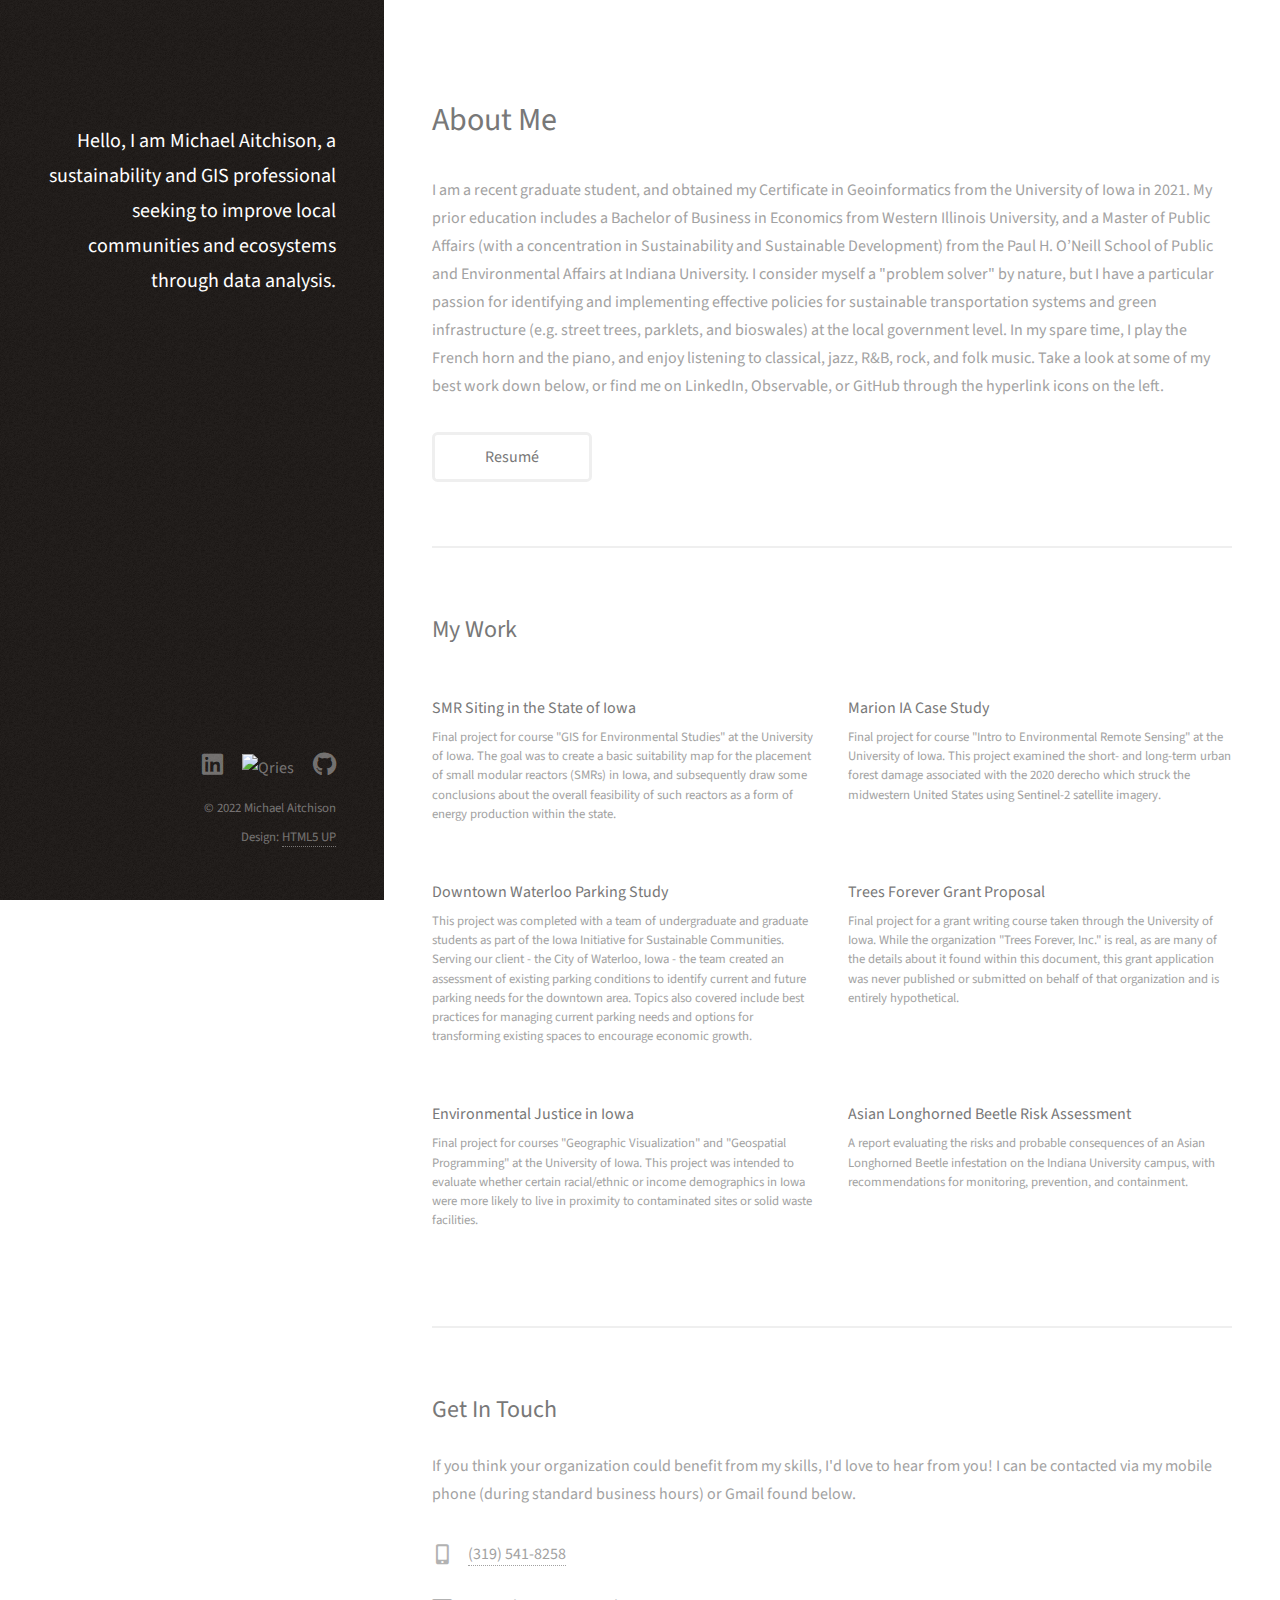
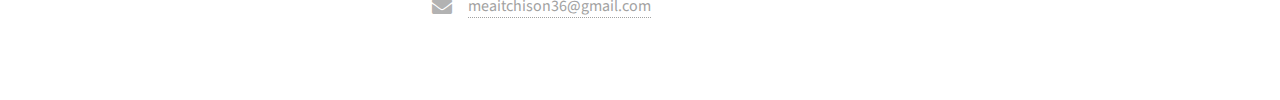
==== index.html @ 255334ec "Add env_justice folder" ====
<!DOCTYPE HTML>
<!--
	Strata by HTML5 UP
	html5up.net | @ajlkn
	Free for personal and commercial use under the CCA 3.0 license (html5up.net/license)
-->
<html>
	<head>
		<title>Michael Aitchison</title>
		<meta charset="utf-8" />
		<meta name="viewport" content="width=device-width, initial-scale=1, user-scalable=no" />
		<link rel="stylesheet" href="assets/css/main.css" />
	</head>
	<body class="is-preload">

		<!-- Header -->
			<header id="header">
				<div class="inner">
					<a href="#" class="image avatar"><img src="images/avatar.jpg" alt="" /></a>
					<h1><strong>Hello, I am Michael Aitchison, a sustainability and GIS professional seeking to improve local communities and ecosystems through data analysis.</strong><br />
					</h1>
				</div>
			</header>

		<!-- Main -->
			<div id="main">

				<!-- One -->
					<section id="one">
						<header class="major">
							<h2>About Me</h2>
						</header>
						<p>I am a recent graduate student, and obtained my Certificate in Geoinformatics from the University of Iowa in 2021. My prior education includes a Bachelor of Business in Economics from Western Illinois University, and a Master of Public Affairs (with a concentration in Sustainability and Sustainable Development) from the Paul H. O’Neill School of Public and Environmental Affairs at Indiana University. I consider myself a "problem solver" by nature, but I have a particular passion for identifying and implementing effective policies for sustainable transportation systems and green infrastructure (e.g. street trees, parklets, and bioswales) at the local government level. In my spare time, I play the French horn and the piano, and enjoy listening to classical, jazz, R&B, rock, and folk music. Take a look at some of my best work down below, or find me on LinkedIn, Observable, or GitHub through the hyperlink icons on the left.</p>
						<ul class="actions">
							<li><a href="docs/Aitchison_Resume.pdf" class="button">Resum&eacute</a></li>
						</ul>
					</section>

				<!-- Two -->
					<section id="two">
						<h2>My Work</h2>
						<div class="row">
							<article class="col-6 col-12-xsmall work-item">
								<a href="https://storymaps.arcgis.com/stories/8ddc3ee40afa46b5a3412470359a1138" class="image fit thumb"><img src="images/thumbs/smr.jpg" alt="" /></a>
								<h3>SMR Siting in the State of Iowa</h3>
								<p>Final project for course "GIS for Environmental Studies" at the University of Iowa. The goal was to create a basic suitability map for the placement of small modular reactors (SMRs) in Iowa, and subsequently draw some conclusions about the overall feasibility of such reactors as a form of energy production within the state.</p>
							</article>
							<article class="col-6 col-12-xsmall work-item">
								<a href="docs/Aitchison_Project_GEOG3500.pdf" class="image fit thumb"><img src="images/thumbs/short_2i_1.jpg" alt="" /></a>
								<h3>Marion IA Case Study</h3>
								<p>Final project for course "Intro to Environmental Remote Sensing" at the University of Iowa. This project examined the short- and long-term urban forest damage associated with the 2020 derecho which struck the midwestern United States using Sentinel-2 satellite imagery.</p>
							</article>
							<article class="col-6 col-12-xsmall work-item">
								<a href="docs/Waterloo_parking_study_final.pdf" class="image fit thumb"><img src="images/thumbs/inventory.jpg" alt="" /></a>
								<h3>Downtown Waterloo Parking Study</h3>
								<p>This project was completed with a team of undergraduate and graduate students as part of the Iowa Initiative for Sustainable Communities. Serving our client - the City of Waterloo, Iowa - the team created an assessment of existing parking conditions to identify current and future parking needs for the downtown area. Topics also covered include best practices for managing current parking needs and options for transforming existing spaces to encourage economic growth.</p>
							</article>
							<article class="col-6 col-12-xsmall work-item">
								<a href="docs/Aitchison_TreesForever.pdf" class="image fit thumb"><img src="images/thumbs/cr_trees.jfif" alt="" /></a>
								<h3>Trees Forever Grant Proposal</h3>
								<p>Final project for a grant writing course taken through the University of Iowa. While the organization "Trees Forever, Inc." is real, as are many of the details about it found within this document, this grant application was never published or submitted on behalf of that organization and is entirely hypothetical.</p>
							</article>
							<article class="col-6 col-12-xsmall work-item">
								<a href=env_justice/env_justice.html class="image fit thumb"><img src="images/thumbs/envjust.jpg" alt="" /></a>
								<h3>Environmental Justice in Iowa</h3>
								<p>Final project for courses "Geographic Visualization" and "Geospatial Programming" at the University of Iowa. This project was intended to evaluate whether certain racial/ethnic or income demographics in Iowa were more likely to live in proximity to contaminated sites or solid waste facilities.</p>
							</article>
							<article class="col-6 col-12-xsmall work-item">
								<a href="docs/ALB Risk Evaluation Report.pdf" class="image fit thumb"><img src="images/thumbs/alb.jpg" alt="" /></a>
								<h3>Asian Longhorned Beetle Risk Assessment</h3>
								<p>A report evaluating the risks and probable consequences of an Asian Longhorned Beetle infestation on the Indiana University campus, with recommendations for monitoring, prevention, and containment.</p>
							</article>
						</div>
						<!--
						<ul class="actions">
							<li><a href="#" class="button">Full Portfolio</a></li>
						</ul>
						-->
					</section>

				<!-- Three -->
					<section id="three">
						<h2>Get In Touch</h2>
						<p>If you think your organization could benefit from my skills, I'd love to hear from you! I can be contacted via my mobile phone (during standard business hours) or Gmail found below.</p>
						<div class="row">
							<div class="col-4 col-12-small">
								<ul class="labeled-icons">
									<li>
										<h3 class="icon solid fa-mobile-alt"><span class="label">Phone</span></h3>
										<a href="tel:+13195418258">(319) 541-8258</a>
									</li>
									<li>
										<h3 class="icon solid fa-envelope"><span class="label">Email</span></h3>
										<a href="mailto:meaitchison36@gmail.com">meaitchison36@gmail.com</a>
									</li>
								</ul>
							</div>
						</div>
					</section>

				<!-- Four -->
				<!--
					<section id="four">
						<h2>Elements</h2>

						<section>
							<h4>Text</h4>
							<p>This is <b>bold</b> and this is <strong>strong</strong>. This is <i>italic</i> and this is <em>emphasized</em>.
							This is <sup>superscript</sup> text and this is <sub>subscript</sub> text.
							This is <u>underlined</u> and this is code: <code>for (;;) { ... }</code>. Finally, <a href="#">this is a link</a>.</p>
							<hr />
							<header>
								<h4>Heading with a Subtitle</h4>
								<p>Lorem ipsum dolor sit amet nullam id egestas urna aliquam</p>
							</header>
							<p>Nunc lacinia ante nunc ac lobortis. Interdum adipiscing gravida odio porttitor sem non mi integer non faucibus ornare mi ut ante amet placerat aliquet. Volutpat eu sed ante lacinia sapien lorem accumsan varius montes viverra nibh in adipiscing blandit tempus accumsan.</p>
							<header>
								<h5>Heading with a Subtitle</h5>
								<p>Lorem ipsum dolor sit amet nullam id egestas urna aliquam</p>
							</header>
							<p>Nunc lacinia ante nunc ac lobortis. Interdum adipiscing gravida odio porttitor sem non mi integer non faucibus ornare mi ut ante amet placerat aliquet. Volutpat eu sed ante lacinia sapien lorem accumsan varius montes viverra nibh in adipiscing blandit tempus accumsan.</p>
							<hr />
							<h2>Heading Level 2</h2>
							<h3>Heading Level 3</h3>
							<h4>Heading Level 4</h4>
							<h5>Heading Level 5</h5>
							<h6>Heading Level 6</h6>
							<hr />
							<h5>Blockquote</h5>
							<blockquote>Fringilla nisl. Donec accumsan interdum nisi, quis tincidunt felis sagittis eget tempus euismod. Vestibulum ante ipsum primis in faucibus vestibulum. Blandit adipiscing eu felis iaculis volutpat ac adipiscing accumsan faucibus. Vestibulum ante ipsum primis in faucibus lorem ipsum dolor sit amet nullam adipiscing eu felis.</blockquote>
							<h5>Preformatted</h5>
							<pre><code>i = 0;

while (!deck.isInOrder()) {
print 'Iteration ' + i;
deck.shuffle();
i++;
}

print 'It took ' + i + ' iterations to sort the deck.';</code></pre>
						</section>

						<section>
							<h4>Lists</h4>
							<div class="row">
								<div class="col-6 col-12-xsmall">
									<h5>Unordered</h5>
									<ul>
										<li>Dolor pulvinar etiam magna etiam.</li>
										<li>Sagittis adipiscing lorem eleifend.</li>
										<li>Felis enim feugiat dolore viverra.</li>
									</ul>
									<h5>Alternate</h5>
									<ul class="alt">
										<li>Dolor pulvinar etiam magna etiam.</li>
										<li>Sagittis adipiscing lorem eleifend.</li>
										<li>Felis enim feugiat dolore viverra.</li>
									</ul>
								</div>
								<div class="col-6 col-12-xsmall">
									<h5>Ordered</h5>
									<ol>
										<li>Dolor pulvinar etiam magna etiam.</li>
										<li>Etiam vel felis at lorem sed viverra.</li>
										<li>Felis enim feugiat dolore viverra.</li>
										<li>Dolor pulvinar etiam magna etiam.</li>
										<li>Etiam vel felis at lorem sed viverra.</li>
										<li>Felis enim feugiat dolore viverra.</li>
									</ol>
									<h5>Icons</h5>
									<ul class="icons">
										<li><a href="#" class="icon brands fa-twitter"><span class="label">Twitter</span></a></li>
										<li><a href="#" class="icon brands fa-facebook-f"><span class="label">Facebook</span></a></li>
										<li><a href="#" class="icon brands fa-instagram"><span class="label">Instagram</span></a></li>
										<li><a href="#" class="icon brands fa-github"><span class="label">Github</span></a></li>
										<li><a href="#" class="icon brands fa-dribbble"><span class="label">Dribbble</span></a></li>
										<li><a href="#" class="icon brands fa-tumblr"><span class="label">Tumblr</span></a></li>
									</ul>
								</div>
							</div>
							<h5>Actions</h5>
							<ul class="actions">
								<li><a href="#" class="button primary">Default</a></li>
								<li><a href="#" class="button">Default</a></li>
							</ul>
							<ul class="actions small">
								<li><a href="#" class="button primary small">Small</a></li>
								<li><a href="#" class="button small">Small</a></li>
							</ul>
							<div class="row">
								<div class="col-6 col-12-small">
									<ul class="actions stacked">
										<li><a href="#" class="button primary">Default</a></li>
										<li><a href="#" class="button">Default</a></li>
									</ul>
								</div>
								<div class="col-6 col-12-small">
									<ul class="actions stacked">
										<li><a href="#" class="button primary small">Small</a></li>
										<li><a href="#" class="button small">Small</a></li>
									</ul>
								</div>
								<div class="col-6 col-12-small">
									<ul class="actions stacked">
										<li><a href="#" class="button primary fit">Default</a></li>
										<li><a href="#" class="button fit">Default</a></li>
									</ul>
								</div>
								<div class="col-6 col-12-small">
									<ul class="actions stacked">
										<li><a href="#" class="button primary small fit">Small</a></li>
										<li><a href="#" class="button small fit">Small</a></li>
									</ul>
								</div>
							</div>
						</section>

						<section>
							<h4>Table</h4>
							<h5>Default</h5>
							<div class="table-wrapper">
								<table>
									<thead>
										<tr>
											<th>Name</th>
											<th>Description</th>
											<th>Price</th>
										</tr>
									</thead>
									<tbody>
										<tr>
											<td>Item One</td>
											<td>Ante turpis integer aliquet porttitor.</td>
											<td>29.99</td>
										</tr>
										<tr>
											<td>Item Two</td>
											<td>Vis ac commodo adipiscing arcu aliquet.</td>
											<td>19.99</td>
										</tr>
										<tr>
											<td>Item Three</td>
											<td> Morbi faucibus arcu accumsan lorem.</td>
											<td>29.99</td>
										</tr>
										<tr>
											<td>Item Four</td>
											<td>Vitae integer tempus condimentum.</td>
											<td>19.99</td>
										</tr>
										<tr>
											<td>Item Five</td>
											<td>Ante turpis integer aliquet porttitor.</td>
											<td>29.99</td>
										</tr>
									</tbody>
									<tfoot>
										<tr>
											<td colspan="2"></td>
											<td>100.00</td>
										</tr>
									</tfoot>
								</table>
							</div>

							<h5>Alternate</h5>
							<div class="table-wrapper">
								<table class="alt">
									<thead>
										<tr>
											<th>Name</th>
											<th>Description</th>
											<th>Price</th>
										</tr>
									</thead>
									<tbody>
										<tr>
											<td>Item One</td>
											<td>Ante turpis integer aliquet porttitor.</td>
											<td>29.99</td>
										</tr>
										<tr>
											<td>Item Two</td>
											<td>Vis ac commodo adipiscing arcu aliquet.</td>
											<td>19.99</td>
										</tr>
										<tr>
											<td>Item Three</td>
											<td> Morbi faucibus arcu accumsan lorem.</td>
											<td>29.99</td>
										</tr>
										<tr>
											<td>Item Four</td>
											<td>Vitae integer tempus condimentum.</td>
											<td>19.99</td>
										</tr>
										<tr>
											<td>Item Five</td>
											<td>Ante turpis integer aliquet porttitor.</td>
											<td>29.99</td>
										</tr>
									</tbody>
									<tfoot>
										<tr>
											<td colspan="2"></td>
											<td>100.00</td>
										</tr>
									</tfoot>
								</table>
							</div>
						</section>

						<section>
							<h4>Buttons</h4>
							<ul class="actions">
								<li><a href="#" class="button primary">Primary</a></li>
								<li><a href="#" class="button">Default</a></li>
							</ul>
							<ul class="actions">
								<li><a href="#" class="button large">Large</a></li>
								<li><a href="#" class="button">Default</a></li>
								<li><a href="#" class="button small">Small</a></li>
							</ul>
							<ul class="actions fit">
								<li><a href="#" class="button primary fit">Fit</a></li>
								<li><a href="#" class="button fit">Fit</a></li>
							</ul>
							<ul class="actions fit small">
								<li><a href="#" class="button primary fit small">Fit + Small</a></li>
								<li><a href="#" class="button fit small">Fit + Small</a></li>
							</ul>
							<ul class="actions">
								<li><a href="#" class="button primary icon solid fa-download">Icon</a></li>
								<li><a href="#" class="button icon solid fa-download">Icon</a></li>
							</ul>
							<ul class="actions">
								<li><span class="button primary disabled">Primary</span></li>
								<li><span class="button disabled">Default</span></li>
							</ul>
						</section>

						<section>
							<h4>Form</h4>
							<form method="post" action="#">
								<div class="row gtr-uniform gtr-50">
									<div class="col-6 col-12-xsmall">
										<input type="text" name="demo-name" id="demo-name" value="" placeholder="Name" />
									</div>
									<div class="col-6 col-12-xsmall">
										<input type="email" name="demo-email" id="demo-email" value="" placeholder="Email" />
									</div>
									<div class="col-12">
										<select name="demo-category" id="demo-category">
											<option value="">- Category -</option>
											<option value="1">Manufacturing</option>
											<option value="1">Shipping</option>
											<option value="1">Administration</option>
											<option value="1">Human Resources</option>
										</select>
									</div>
									<div class="col-4 col-12-small">
										<input type="radio" id="demo-priority-low" name="demo-priority" checked>
										<label for="demo-priority-low">Low Priority</label>
									</div>
									<div class="col-4 col-12-small">
										<input type="radio" id="demo-priority-normal" name="demo-priority">
										<label for="demo-priority-normal">Normal Priority</label>
									</div>
									<div class="col-4 col-12-small">
										<input type="radio" id="demo-priority-high" name="demo-priority">
										<label for="demo-priority-high">High Priority</label>
									</div>
									<div class="col-6 col-12-small">
										<input type="checkbox" id="demo-copy" name="demo-copy">
										<label for="demo-copy">Email me a copy of this message</label>
									</div>
									<div class="col-6 col-12-small">
										<input type="checkbox" id="demo-human" name="demo-human" checked>
										<label for="demo-human">I am a human and not a robot</label>
									</div>
									<div class="col-12">
										<textarea name="demo-message" id="demo-message" placeholder="Enter your message" rows="6"></textarea>
									</div>
									<div class="col-12">
										<ul class="actions">
											<li><input type="submit" value="Send Message" class="primary" /></li>
											<li><input type="reset" value="Reset" /></li>
										</ul>
									</div>
								</div>
							</form>
						</section>

						<section>
							<h4>Image</h4>
							<h5>Fit</h5>
							<div class="box alt">
								<div class="row gtr-50 gtr-uniform">
									<div class="col-12"><span class="image fit"><img src="images/fulls/05.jpg" alt="" /></span></div>
									<div class="col-4"><span class="image fit"><img src="images/thumbs/01.jpg" alt="" /></span></div>
									<div class="col-4"><span class="image fit"><img src="images/thumbs/02.jpg" alt="" /></span></div>
									<div class="col-4"><span class="image fit"><img src="images/thumbs/03.jpg" alt="" /></span></div>
									<div class="col-4"><span class="image fit"><img src="images/thumbs/04.jpg" alt="" /></span></div>
									<div class="col-4"><span class="image fit"><img src="images/thumbs/05.jpg" alt="" /></span></div>
									<div class="col-4"><span class="image fit"><img src="images/thumbs/06.jpg" alt="" /></span></div>
									<div class="col-4"><span class="image fit"><img src="images/thumbs/03.jpg" alt="" /></span></div>
									<div class="col-4"><span class="image fit"><img src="images/thumbs/02.jpg" alt="" /></span></div>
									<div class="col-4"><span class="image fit"><img src="images/thumbs/01.jpg" alt="" /></span></div>
								</div>
							</div>
							<h5>Left &amp; Right</h5>
							<p><span class="image left"><img src="images/avatar.jpg" alt="" /></span>Fringilla nisl. Donec accumsan interdum nisi, quis tincidunt felis sagittis eget. tempus euismod. Vestibulum ante ipsum primis in faucibus vestibulum. Blandit adipiscing eu felis iaculis volutpat ac adipiscing accumsan eu faucibus. Integer ac pellentesque praesent tincidunt felis sagittis eget. tempus euismod. Vestibulum ante ipsum primis in faucibus vestibulum. Blandit adipiscing eu felis iaculis volutpat ac adipiscing accumsan eu faucibus. Integer ac pellentesque praesent. Donec accumsan interdum nisi, quis tincidunt felis sagittis eget. tempus euismod. Vestibulum ante ipsum primis in faucibus vestibulum. Blandit adipiscing eu felis iaculis volutpat ac adipiscing accumsan eu faucibus. Integer ac pellentesque praesent tincidunt felis sagittis eget. tempus euismod. Vestibulum ante ipsum primis in faucibus vestibulum. Blandit adipiscing eu felis iaculis volutpat ac adipiscing accumsan eu faucibus. Integer ac pellentesque praesent.</p>
							<p><span class="image right"><img src="images/avatar.jpg" alt="" /></span>Fringilla nisl. Donec accumsan interdum nisi, quis tincidunt felis sagittis eget. tempus euismod. Vestibulum ante ipsum primis in faucibus vestibulum. Blandit adipiscing eu felis iaculis volutpat ac adipiscing accumsan eu faucibus. Integer ac pellentesque praesent tincidunt felis sagittis eget. tempus euismod. Vestibulum ante ipsum primis in faucibus vestibulum. Blandit adipiscing eu felis iaculis volutpat ac adipiscing accumsan eu faucibus. Integer ac pellentesque praesent. Donec accumsan interdum nisi, quis tincidunt felis sagittis eget. tempus euismod. Vestibulum ante ipsum primis in faucibus vestibulum. Blandit adipiscing eu felis iaculis volutpat ac adipiscing accumsan eu faucibus. Integer ac pellentesque praesent tincidunt felis sagittis eget. tempus euismod. Vestibulum ante ipsum primis in faucibus vestibulum. Blandit adipiscing eu felis iaculis volutpat ac adipiscing accumsan eu faucibus. Integer ac pellentesque praesent.</p>
						</section>

					</section>
				-->

			</div>

		<!-- Footer -->
			<footer id="footer">
				<div class="inner">
					<ul class="icons">
						<li><a href="https://www.linkedin.com/in/michaelaitchison36/" class="icon brands fa-linkedin"><span class="label">LinkedIn</span></a></li>
						<li>
							<a href="https://observablehq.com/@maitchis" class="icon">
								 <img alt="Qries" src="images/observable_logo2.png"
								 width="30" height="30">
							</a>
						</li>
						<li><a href="https://github.com/Maitchis" class="icon brands fa-github"><span class="label">Github</span></a></li>
						<!-- <li><a href="mailto:meaitchison36@gmail.com" class="icon solid fa-envelope"><span class="label">Email</span></a></li> -->
					</ul>
					<ul class="copyright">
						<li>&copy; 2022 Michael Aitchison</li><li>Design: <a href="http://html5up.net">HTML5 UP</a></li>
					</ul>
				</div>
			</footer>

		<!-- Scripts -->
			<script src="assets/js/jquery.min.js"></script>
			<!--<script src="assets/js/jquery.poptrox.min.js"></script>-->
			<script src="assets/js/browser.min.js"></script>
			<script src="assets/js/breakpoints.min.js"></script>
			<script src="assets/js/util.js"></script>
			<script src="assets/js/main.js"></script>

	</body>
</html>
---- assets/css/main.css ----
@import url("fontawesome-all.min.css");
@import url("https://fonts.googleapis.com/css?family=Source+Sans+Pro:400,400italic");

/*
	Strata by HTML5 UP
	html5up.net | @ajlkn
	Free for personal and commercial use under the CCA 3.0 license (html5up.net/license)
*/

html, body, div, span, applet, object,
iframe, h1, h2, h3, h4, h5, h6, p, blockquote,
pre, a, abbr, acronym, address, big, cite,
code, del, dfn, em, img, ins, kbd, q, s, samp,
small, strike, strong, sub, sup, tt, var, b,
u, i, center, dl, dt, dd, ol, ul, li, fieldset,
form, label, legend, table, caption, tbody,
tfoot, thead, tr, th, td, article, aside,
canvas, details, embed, figure, figcaption,
footer, header, hgroup, menu, nav, output, ruby,
section, summary, time, mark, audio, video {
	margin: 0;
	padding: 0;
	border: 0;
	font-size: 100%;
	font: inherit;
	vertical-align: baseline;}

article, aside, details, figcaption, figure,
footer, header, hgroup, menu, nav, section {
	display: block;}

body {
	line-height: 1;
}

ol, ul {
	list-style: none;
}

blockquote, q {
	quotes: none;
}

	blockquote:before, blockquote:after, q:before, q:after {
		content: '';
		content: none;
	}

table {
	border-collapse: collapse;
	border-spacing: 0;
}

body {
	-webkit-text-size-adjust: none;
}

mark {
	background-color: transparent;
	color: inherit;
}

input::-moz-focus-inner {
	border: 0;
	padding: 0;
}

input, select, textarea {
	-moz-appearance: none;
	-webkit-appearance: none;
	-ms-appearance: none;
	appearance: none;
}

/* Basic */

	html {
		box-sizing: border-box;
	}

	*, *:before, *:after {
		box-sizing: inherit;
	}

	body {
		background: #fff;
	}

		body.is-preload *, body.is-preload *:before, body.is-preload *:after {
			-moz-animation: none !important;
			-webkit-animation: none !important;
			-ms-animation: none !important;
			animation: none !important;
			-moz-transition: none !important;
			-webkit-transition: none !important;
			-ms-transition: none !important;
			transition: none !important;
		}

	body, input, select, textarea {
		color: #a2a2a2;
		font-family: "Source Sans Pro", Helvetica, sans-serif;
		font-size: 16pt;
		font-weight: 400;
		line-height: 1.75em;
	}

	a {
		-moz-transition: color 0.2s ease-in-out, border-color 0.2s ease-in-out;
		-webkit-transition: color 0.2s ease-in-out, border-color 0.2s ease-in-out;
		-ms-transition: color 0.2s ease-in-out, border-color 0.2s ease-in-out;
		transition: color 0.2s ease-in-out, border-color 0.2s ease-in-out;
		border-bottom: dotted 1px;
		color: #49bf9d;
		text-decoration: none;
	}

		/* a:hover {
			border-bottom-color: transparent;
			color: #49bf9d !important;
			text-decoration: none;
		} */

	strong, b {
		color: #787878;
		font-weight: 400;
	}

	em, i {
		font-style: italic;
	}

	p {
		margin: 0 0 2em 0;
	}

	h1, h2, h3, h4, h5, h6 {
		color: #787878;
		font-weight: 400;
		line-height: 1em;
		margin: 0 0 1em 0;
	}

		h1 a, h2 a, h3 a, h4 a, h5 a, h6 a {
			color: inherit;
			text-decoration: none;
		}

	h1 {
		font-size: 2em;
		line-height: 1.5em;
	}

	h2 {
		font-size: 1.5em;
		line-height: 1.5em;
	}

	h3 {
		font-size: 1.25em;
		line-height: 1.5em;
	}

	h4 {
		font-size: 1.1em;
		line-height: 1.5em;
	}

	h5 {
		font-size: 0.9em;
		line-height: 1.5em;
	}

	h6 {
		font-size: 0.7em;
		line-height: 1.5em;
	}

	sub {
		font-size: 0.8em;
		position: relative;
		top: 0.5em;
	}

	sup {
		font-size: 0.8em;
		position: relative;
		top: -0.5em;
	}

	hr {
		border: 0;
		border-bottom: solid 2px #efefef;
		margin: 2em 0;
	}

		hr.major {
			margin: 3em 0;
		}

	blockquote {
		border-left: solid 6px #efefef;
		font-style: italic;
		margin: 0 0 2em 0;
		padding: 0.5em 0 0.5em 1.5em;
	}

	code {
		background: #f7f7f7;
		border-radius: 0.35em;
		border: solid 2px #efefef;
		font-family: "Courier New", monospace;
		font-size: 0.9em;
		margin: 0 0.25em;
		padding: 0.25em 0.65em;
	}

	pre {
		-webkit-overflow-scrolling: touch;
		font-family: "Courier New", monospace;
		font-size: 0.9em;
		margin: 0 0 2em 0;
	}

		pre code {
			display: block;
			line-height: 1.75em;
			padding: 1em 1.5em;
			overflow-x: auto;
		}

	.align-left {
		text-align: left;
	}

	.align-center {
		text-align: center;
	}

	.align-right {
		text-align: right;
	}

/* Container */

	.container {
		margin: 0 auto;
		max-width: calc(100% - 4em);
		width: 100%;
	}

		.container.xsmall {
			width: 25%;
		}

		.container.small {
			width: 50%;
		}

		.container.medium {
			width: 75%;
		}

		.container.large {
			width: 125%;
		}

		.container.xlarge {
			width: 150%;
		}

		.container.max {
			width: 100%;
		}

		@media screen and (max-width: 980px) {

			.container {
				width: 100% !important;
				max-width: 100% !important;
			}

		}

		@media screen and (max-width: 480px) {

			.container {
				max-width: calc(100% - 3em);
			}

		}

/* Row */

	.row {
		display: flex;
		flex-wrap: wrap;
		box-sizing: border-box;
		align-items: stretch;
	}

		.row > * {
			box-sizing: border-box;
		}

		.row.gtr-uniform > * > :last-child {
			margin-bottom: 0;
		}

		.row.aln-left {
			justify-content: flex-start;
		}

		.row.aln-center {
			justify-content: center;
		}

		.row.aln-right {
			justify-content: flex-end;
		}

		.row.aln-top {
			align-items: flex-start;
		}

		.row.aln-middle {
			align-items: center;
		}

		.row.aln-bottom {
			align-items: flex-end;
		}

		.row > .imp {
			order: -1;
		}

		.row > .col-1 {
			width: 8.33333%;
		}

		.row > .off-1 {
			margin-left: 8.33333%;
		}

		.row > .col-2 {
			width: 16.66667%;
		}

		.row > .off-2 {
			margin-left: 16.66667%;
		}

		.row > .col-3 {
			width: 25%;
		}

		.row > .off-3 {
			margin-left: 25%;
		}

		.row > .col-4 {
			width: 33.33333%;
		}

		.row > .off-4 {
			margin-left: 33.33333%;
		}

		.row > .col-5 {
			width: 41.66667%;
		}

		.row > .off-5 {
			margin-left: 41.66667%;
		}

		.row > .col-6 {
			width: 50%;
		}

		.row > .off-6 {
			margin-left: 50%;
		}

		.row > .col-7 {
			width: 58.33333%;
		}

		.row > .off-7 {
			margin-left: 58.33333%;
		}

		.row > .col-8 {
			width: 66.66667%;
		}

		.row > .off-8 {
			margin-left: 66.66667%;
		}

		.row > .col-9 {
			width: 75%;
		}

		.row > .off-9 {
			margin-left: 75%;
		}

		.row > .col-10 {
			width: 83.33333%;
		}

		.row > .off-10 {
			margin-left: 83.33333%;
		}

		.row > .col-11 {
			width: 91.66667%;
		}

		.row > .off-11 {
			margin-left: 91.66667%;
		}

		.row > .col-12 {
			width: 100%;
		}

		.row > .off-12 {
			margin-left: 100%;
		}

		.row.gtr-0 {
			margin-top: 0;
			margin-left: 0em;
		}

			.row.gtr-0 > * {
				padding: 0 0 0 0em;
			}

			.row.gtr-0.gtr-uniform {
				margin-top: 0em;
			}

				.row.gtr-0.gtr-uniform > * {
					padding-top: 0em;
				}

		.row.gtr-25 {
			margin-top: 0;
			margin-left: -0.625em;
		}

			.row.gtr-25 > * {
				padding: 0 0 0 0.625em;
			}

			.row.gtr-25.gtr-uniform {
				margin-top: -0.625em;
			}

				.row.gtr-25.gtr-uniform > * {
					padding-top: 0.625em;
				}

		.row.gtr-50 {
			margin-top: 0;
			margin-left: -1.25em;
		}

			.row.gtr-50 > * {
				padding: 0 0 0 1.25em;
			}

			.row.gtr-50.gtr-uniform {
				margin-top: -1.25em;
			}

				.row.gtr-50.gtr-uniform > * {
					padding-top: 1.25em;
				}

		.row {
			margin-top: 0;
			margin-left: -2.5em;
		}

			.row > * {
				padding: 0 0 0 2.5em;
			}

			.row.gtr-uniform {
				margin-top: -2.5em;
			}

				.row.gtr-uniform > * {
					padding-top: 2.5em;
				}

		.row.gtr-150 {
			margin-top: 0;
			margin-left: -3.75em;
		}

			.row.gtr-150 > * {
				padding: 0 0 0 3.75em;
			}

			.row.gtr-150.gtr-uniform {
				margin-top: -3.75em;
			}

				.row.gtr-150.gtr-uniform > * {
					padding-top: 3.75em;
				}

		.row.gtr-200 {
			margin-top: 0;
			margin-left: -5em;
		}

			.row.gtr-200 > * {
				padding: 0 0 0 5em;
			}

			.row.gtr-200.gtr-uniform {
				margin-top: -5em;
			}

				.row.gtr-200.gtr-uniform > * {
					padding-top: 5em;
				}

		@media screen and (max-width: 1800px) {

			.row {
				display: flex;
				flex-wrap: wrap;
				box-sizing: border-box;
				align-items: stretch;
			}

				.row > * {
					box-sizing: border-box;
				}

				.row.gtr-uniform > * > :last-child {
					margin-bottom: 0;
				}

				.row.aln-left {
					justify-content: flex-start;
				}

				.row.aln-center {
					justify-content: center;
				}

				.row.aln-right {
					justify-content: flex-end;
				}

				.row.aln-top {
					align-items: flex-start;
				}

				.row.aln-middle {
					align-items: center;
				}

				.row.aln-bottom {
					align-items: flex-end;
				}

				.row > .imp-xlarge {
					order: -1;
				}

				.row > .col-1-xlarge {
					width: 8.33333%;
				}

				.row > .off-1-xlarge {
					margin-left: 8.33333%;
				}

				.row > .col-2-xlarge {
					width: 16.66667%;
				}

				.row > .off-2-xlarge {
					margin-left: 16.66667%;
				}

				.row > .col-3-xlarge {
					width: 25%;
				}

				.row > .off-3-xlarge {
					margin-left: 25%;
				}

				.row > .col-4-xlarge {
					width: 33.33333%;
				}

				.row > .off-4-xlarge {
					margin-left: 33.33333%;
				}

				.row > .col-5-xlarge {
					width: 41.66667%;
				}

				.row > .off-5-xlarge {
					margin-left: 41.66667%;
				}

				.row > .col-6-xlarge {
					width: 50%;
				}

				.row > .off-6-xlarge {
					margin-left: 50%;
				}

				.row > .col-7-xlarge {
					width: 58.33333%;
				}

				.row > .off-7-xlarge {
					margin-left: 58.33333%;
				}

				.row > .col-8-xlarge {
					width: 66.66667%;
				}

				.row > .off-8-xlarge {
					margin-left: 66.66667%;
				}

				.row > .col-9-xlarge {
					width: 75%;
				}

				.row > .off-9-xlarge {
					margin-left: 75%;
				}

				.row > .col-10-xlarge {
					width: 83.33333%;
				}

				.row > .off-10-xlarge {
					margin-left: 83.33333%;
				}

				.row > .col-11-xlarge {
					width: 91.66667%;
				}

				.row > .off-11-xlarge {
					margin-left: 91.66667%;
				}

				.row > .col-12-xlarge {
					width: 100%;
				}

				.row > .off-12-xlarge {
					margin-left: 100%;
				}

				.row.gtr-0 {
					margin-top: 0;
					margin-left: 0em;
				}

					.row.gtr-0 > * {
						padding: 0 0 0 0em;
					}

					.row.gtr-0.gtr-uniform {
						margin-top: 0em;
					}

						.row.gtr-0.gtr-uniform > * {
							padding-top: 0em;
						}

				.row.gtr-25 {
					margin-top: 0;
					margin-left: -0.625em;
				}

					.row.gtr-25 > * {
						padding: 0 0 0 0.625em;
					}

					.row.gtr-25.gtr-uniform {
						margin-top: -0.625em;
					}

						.row.gtr-25.gtr-uniform > * {
							padding-top: 0.625em;
						}

				.row.gtr-50 {
					margin-top: 0;
					margin-left: -1.25em;
				}

					.row.gtr-50 > * {
						padding: 0 0 0 1.25em;
					}

					.row.gtr-50.gtr-uniform {
						margin-top: -1.25em;
					}

						.row.gtr-50.gtr-uniform > * {
							padding-top: 1.25em;
						}

				.row {
					margin-top: 0;
					margin-left: -2.5em;
				}

					.row > * {
						padding: 0 0 0 2.5em;
					}

					.row.gtr-uniform {
						margin-top: -2.5em;
					}

						.row.gtr-uniform > * {
							padding-top: 2.5em;
						}

				.row.gtr-150 {
					margin-top: 0;
					margin-left: -3.75em;
				}

					.row.gtr-150 > * {
						padding: 0 0 0 3.75em;
					}

					.row.gtr-150.gtr-uniform {
						margin-top: -3.75em;
					}

						.row.gtr-150.gtr-uniform > * {
							padding-top: 3.75em;
						}

				.row.gtr-200 {
					margin-top: 0;
					margin-left: -5em;
				}

					.row.gtr-200 > * {
						padding: 0 0 0 5em;
					}

					.row.gtr-200.gtr-uniform {
						margin-top: -5em;
					}

						.row.gtr-200.gtr-uniform > * {
							padding-top: 5em;
						}

		}

		@media screen and (max-width: 1280px) {

			.row {
				display: flex;
				flex-wrap: wrap;
				box-sizing: border-box;
				align-items: stretch;
			}

				.row > * {
					box-sizing: border-box;
				}

				.row.gtr-uniform > * > :last-child {
					margin-bottom: 0;
				}

				.row.aln-left {
					justify-content: flex-start;
				}

				.row.aln-center {
					justify-content: center;
				}

				.row.aln-right {
					justify-content: flex-end;
				}

				.row.aln-top {
					align-items: flex-start;
				}

				.row.aln-middle {
					align-items: center;
				}

				.row.aln-bottom {
					align-items: flex-end;
				}

				.row > .imp-large {
					order: -1;
				}

				.row > .col-1-large {
					width: 8.33333%;
				}

				.row > .off-1-large {
					margin-left: 8.33333%;
				}

				.row > .col-2-large {
					width: 16.66667%;
				}

				.row > .off-2-large {
					margin-left: 16.66667%;
				}

				.row > .col-3-large {
					width: 25%;
				}

				.row > .off-3-large {
					margin-left: 25%;
				}

				.row > .col-4-large {
					width: 33.33333%;
				}

				.row > .off-4-large {
					margin-left: 33.33333%;
				}

				.row > .col-5-large {
					width: 41.66667%;
				}

				.row > .off-5-large {
					margin-left: 41.66667%;
				}

				.row > .col-6-large {
					width: 50%;
				}

				.row > .off-6-large {
					margin-left: 50%;
				}

				.row > .col-7-large {
					width: 58.33333%;
				}

				.row > .off-7-large {
					margin-left: 58.33333%;
				}

				.row > .col-8-large {
					width: 66.66667%;
				}

				.row > .off-8-large {
					margin-left: 66.66667%;
				}

				.row > .col-9-large {
					width: 75%;
				}

				.row > .off-9-large {
					margin-left: 75%;
				}

				.row > .col-10-large {
					width: 83.33333%;
				}

				.row > .off-10-large {
					margin-left: 83.33333%;
				}

				.row > .col-11-large {
					width: 91.66667%;
				}

				.row > .off-11-large {
					margin-left: 91.66667%;
				}

				.row > .col-12-large {
					width: 100%;
				}

				.row > .off-12-large {
					margin-left: 100%;
				}

				.row.gtr-0 {
					margin-top: 0;
					margin-left: 0em;
				}

					.row.gtr-0 > * {
						padding: 0 0 0 0em;
					}

					.row.gtr-0.gtr-uniform {
						margin-top: 0em;
					}

						.row.gtr-0.gtr-uniform > * {
							padding-top: 0em;
						}

				.row.gtr-25 {
					margin-top: 0;
					margin-left: -0.5em;
				}

					.row.gtr-25 > * {
						padding: 0 0 0 0.5em;
					}

					.row.gtr-25.gtr-uniform {
						margin-top: -0.5em;
					}

						.row.gtr-25.gtr-uniform > * {
							padding-top: 0.5em;
						}

				.row.gtr-50 {
					margin-top: 0;
					margin-left: -1em;
				}

					.row.gtr-50 > * {
						padding: 0 0 0 1em;
					}

					.row.gtr-50.gtr-uniform {
						margin-top: -1em;
					}

						.row.gtr-50.gtr-uniform > * {
							padding-top: 1em;
						}

				.row {
					margin-top: 0;
					margin-left: -2em;
				}

					.row > * {
						padding: 0 0 0 2em;
					}

					.row.gtr-uniform {
						margin-top: -2em;
					}

						.row.gtr-uniform > * {
							padding-top: 2em;
						}

				.row.gtr-150 {
					margin-top: 0;
					margin-left: -3em;
				}

					.row.gtr-150 > * {
						padding: 0 0 0 3em;
					}

					.row.gtr-150.gtr-uniform {
						margin-top: -3em;
					}

						.row.gtr-150.gtr-uniform > * {
							padding-top: 3em;
						}

				.row.gtr-200 {
					margin-top: 0;
					margin-left: -4em;
				}

					.row.gtr-200 > * {
						padding: 0 0 0 4em;
					}

					.row.gtr-200.gtr-uniform {
						margin-top: -4em;
					}

						.row.gtr-200.gtr-uniform > * {
							padding-top: 4em;
						}

		}

		@media screen and (max-width: 980px) {

			.row {
				display: flex;
				flex-wrap: wrap;
				box-sizing: border-box;
				align-items: stretch;
			}

				.row > * {
					box-sizing: border-box;
				}

				.row.gtr-uniform > * > :last-child {
					margin-bottom: 0;
				}

				.row.aln-left {
					justify-content: flex-start;
				}

				.row.aln-center {
					justify-content: center;
				}

				.row.aln-right {
					justify-content: flex-end;
				}

				.row.aln-top {
					align-items: flex-start;
				}

				.row.aln-middle {
					align-items: center;
				}

				.row.aln-bottom {
					align-items: flex-end;
				}

				.row > .imp-medium {
					order: -1;
				}

				.row > .col-1-medium {
					width: 8.33333%;
				}

				.row > .off-1-medium {
					margin-left: 8.33333%;
				}

				.row > .col-2-medium {
					width: 16.66667%;
				}

				.row > .off-2-medium {
					margin-left: 16.66667%;
				}

				.row > .col-3-medium {
					width: 25%;
				}

				.row > .off-3-medium {
					margin-left: 25%;
				}

				.row > .col-4-medium {
					width: 33.33333%;
				}

				.row > .off-4-medium {
					margin-left: 33.33333%;
				}

				.row > .col-5-medium {
					width: 41.66667%;
				}

				.row > .off-5-medium {
					margin-left: 41.66667%;
				}

				.row > .col-6-medium {
					width: 50%;
				}

				.row > .off-6-medium {
					margin-left: 50%;
				}

				.row > .col-7-medium {
					width: 58.33333%;
				}

				.row > .off-7-medium {
					margin-left: 58.33333%;
				}

				.row > .col-8-medium {
					width: 66.66667%;
				}

				.row > .off-8-medium {
					margin-left: 66.66667%;
				}

				.row > .col-9-medium {
					width: 75%;
				}

				.row > .off-9-medium {
					margin-left: 75%;
				}

				.row > .col-10-medium {
					width: 83.33333%;
				}

				.row > .off-10-medium {
					margin-left: 83.33333%;
				}

				.row > .col-11-medium {
					width: 91.66667%;
				}

				.row > .off-11-medium {
					margin-left: 91.66667%;
				}

				.row > .col-12-medium {
					width: 100%;
				}

				.row > .off-12-medium {
					margin-left: 100%;
				}

				.row.gtr-0 {
					margin-top: 0;
					margin-left: 0em;
				}

					.row.gtr-0 > * {
						padding: 0 0 0 0em;
					}

					.row.gtr-0.gtr-uniform {
						margin-top: 0em;
					}

						.row.gtr-0.gtr-uniform > * {
							padding-top: 0em;
						}

				.row.gtr-25 {
					margin-top: 0;
					margin-left: -0.5em;
				}

					.row.gtr-25 > * {
						padding: 0 0 0 0.5em;
					}

					.row.gtr-25.gtr-uniform {
						margin-top: -0.5em;
					}

						.row.gtr-25.gtr-uniform > * {
							padding-top: 0.5em;
						}

				.row.gtr-50 {
					margin-top: 0;
					margin-left: -1em;
				}

					.row.gtr-50 > * {
						padding: 0 0 0 1em;
					}

					.row.gtr-50.gtr-uniform {
						margin-top: -1em;
					}

						.row.gtr-50.gtr-uniform > * {
							padding-top: 1em;
						}

				.row {
					margin-top: 0;
					margin-left: -2em;
				}

					.row > * {
						padding: 0 0 0 2em;
					}

					.row.gtr-uniform {
						margin-top: -2em;
					}

						.row.gtr-uniform > * {
							padding-top: 2em;
						}

				.row.gtr-150 {
					margin-top: 0;
					margin-left: -3em;
				}

					.row.gtr-150 > * {
						padding: 0 0 0 3em;
					}

					.row.gtr-150.gtr-uniform {
						margin-top: -3em;
					}

						.row.gtr-150.gtr-uniform > * {
							padding-top: 3em;
						}

				.row.gtr-200 {
					margin-top: 0;
					margin-left: -4em;
				}

					.row.gtr-200 > * {
						padding: 0 0 0 4em;
					}

					.row.gtr-200.gtr-uniform {
						margin-top: -4em;
					}

						.row.gtr-200.gtr-uniform > * {
							padding-top: 4em;
						}

		}

		@media screen and (max-width: 736px) {

			.row {
				display: flex;
				flex-wrap: wrap;
				box-sizing: border-box;
				align-items: stretch;
			}

				.row > * {
					box-sizing: border-box;
				}

				.row.gtr-uniform > * > :last-child {
					margin-bottom: 0;
				}

				.row.aln-left {
					justify-content: flex-start;
				}

				.row.aln-center {
					justify-content: center;
				}

				.row.aln-right {
					justify-content: flex-end;
				}

				.row.aln-top {
					align-items: flex-start;
				}

				.row.aln-middle {
					align-items: center;
				}

				.row.aln-bottom {
					align-items: flex-end;
				}

				.row > .imp-small {
					order: -1;
				}

				.row > .col-1-small {
					width: 8.33333%;
				}

				.row > .off-1-small {
					margin-left: 8.33333%;
				}

				.row > .col-2-small {
					width: 16.66667%;
				}

				.row > .off-2-small {
					margin-left: 16.66667%;
				}

				.row > .col-3-small {
					width: 25%;
				}

				.row > .off-3-small {
					margin-left: 25%;
				}

				.row > .col-4-small {
					width: 33.33333%;
				}

				.row > .off-4-small {
					margin-left: 33.33333%;
				}

				.row > .col-5-small {
					width: 41.66667%;
				}

				.row > .off-5-small {
					margin-left: 41.66667%;
				}

				.row > .col-6-small {
					width: 50%;
				}

				.row > .off-6-small {
					margin-left: 50%;
				}

				.row > .col-7-small {
					width: 58.33333%;
				}

				.row > .off-7-small {
					margin-left: 58.33333%;
				}

				.row > .col-8-small {
					width: 66.66667%;
				}

				.row > .off-8-small {
					margin-left: 66.66667%;
				}

				.row > .col-9-small {
					width: 75%;
				}

				.row > .off-9-small {
					margin-left: 75%;
				}

				.row > .col-10-small {
					width: 83.33333%;
				}

				.row > .off-10-small {
					margin-left: 83.33333%;
				}

				.row > .col-11-small {
					width: 91.66667%;
				}

				.row > .off-11-small {
					margin-left: 91.66667%;
				}

				.row > .col-12-small {
					width: 100%;
				}

				.row > .off-12-small {
					margin-left: 100%;
				}

				.row.gtr-0 {
					margin-top: 0;
					margin-left: 0em;
				}

					.row.gtr-0 > * {
						padding: 0 0 0 0em;
					}

					.row.gtr-0.gtr-uniform {
						margin-top: 0em;
					}

						.row.gtr-0.gtr-uniform > * {
							padding-top: 0em;
						}

				.row.gtr-25 {
					margin-top: 0;
					margin-left: -0.375em;
				}

					.row.gtr-25 > * {
						padding: 0 0 0 0.375em;
					}

					.row.gtr-25.gtr-uniform {
						margin-top: -0.375em;
					}

						.row.gtr-25.gtr-uniform > * {
							padding-top: 0.375em;
						}

				.row.gtr-50 {
					margin-top: 0;
					margin-left: -0.75em;
				}

					.row.gtr-50 > * {
						padding: 0 0 0 0.75em;
					}

					.row.gtr-50.gtr-uniform {
						margin-top: -0.75em;
					}

						.row.gtr-50.gtr-uniform > * {
							padding-top: 0.75em;
						}

				.row {
					margin-top: 0;
					margin-left: -1.5em;
				}

					.row > * {
						padding: 0 0 0 1.5em;
					}

					.row.gtr-uniform {
						margin-top: -1.5em;
					}

						.row.gtr-uniform > * {
							padding-top: 1.5em;
						}

				.row.gtr-150 {
					margin-top: 0;
					margin-left: -2.25em;
				}

					.row.gtr-150 > * {
						padding: 0 0 0 2.25em;
					}

					.row.gtr-150.gtr-uniform {
						margin-top: -2.25em;
					}

						.row.gtr-150.gtr-uniform > * {
							padding-top: 2.25em;
						}

				.row.gtr-200 {
					margin-top: 0;
					margin-left: -3em;
				}

					.row.gtr-200 > * {
						padding: 0 0 0 3em;
					}

					.row.gtr-200.gtr-uniform {
						margin-top: -3em;
					}

						.row.gtr-200.gtr-uniform > * {
							padding-top: 3em;
						}

		}

		@media screen and (max-width: 480px) {

			.row {
				display: flex;
				flex-wrap: wrap;
				box-sizing: border-box;
				align-items: stretch;
			}

				.row > * {
					box-sizing: border-box;
				}

				.row.gtr-uniform > * > :last-child {
					margin-bottom: 0;
				}

				.row.aln-left {
					justify-content: flex-start;
				}

				.row.aln-center {
					justify-content: center;
				}

				.row.aln-right {
					justify-content: flex-end;
				}

				.row.aln-top {
					align-items: flex-start;
				}

				.row.aln-middle {
					align-items: center;
				}

				.row.aln-bottom {
					align-items: flex-end;
				}

				.row > .imp-xsmall {
					order: -1;
				}

				.row > .col-1-xsmall {
					width: 8.33333%;
				}

				.row > .off-1-xsmall {
					margin-left: 8.33333%;
				}

				.row > .col-2-xsmall {
					width: 16.66667%;
				}

				.row > .off-2-xsmall {
					margin-left: 16.66667%;
				}

				.row > .col-3-xsmall {
					width: 25%;
				}

				.row > .off-3-xsmall {
					margin-left: 25%;
				}

				.row > .col-4-xsmall {
					width: 33.33333%;
				}

				.row > .off-4-xsmall {
					margin-left: 33.33333%;
				}

				.row > .col-5-xsmall {
					width: 41.66667%;
				}

				.row > .off-5-xsmall {
					margin-left: 41.66667%;
				}

				.row > .col-6-xsmall {
					width: 50%;
				}

				.row > .off-6-xsmall {
					margin-left: 50%;
				}

				.row > .col-7-xsmall {
					width: 58.33333%;
				}

				.row > .off-7-xsmall {
					margin-left: 58.33333%;
				}

				.row > .col-8-xsmall {
					width: 66.66667%;
				}

				.row > .off-8-xsmall {
					margin-left: 66.66667%;
				}

				.row > .col-9-xsmall {
					width: 75%;
				}

				.row > .off-9-xsmall {
					margin-left: 75%;
				}

				.row > .col-10-xsmall {
					width: 83.33333%;
				}

				.row > .off-10-xsmall {
					margin-left: 83.33333%;
				}

				.row > .col-11-xsmall {
					width: 91.66667%;
				}

				.row > .off-11-xsmall {
					margin-left: 91.66667%;
				}

				.row > .col-12-xsmall {
					width: 100%;
				}

				.row > .off-12-xsmall {
					margin-left: 100%;
				}

				.row.gtr-0 {
					margin-top: 0;
					margin-left: 0em;
				}

					.row.gtr-0 > * {
						padding: 0 0 0 0em;
					}

					.row.gtr-0.gtr-uniform {
						margin-top: 0em;
					}

						.row.gtr-0.gtr-uniform > * {
							padding-top: 0em;
						}

				.row.gtr-25 {
					margin-top: 0;
					margin-left: -0.375em;
				}

					.row.gtr-25 > * {
						padding: 0 0 0 0.375em;
					}

					.row.gtr-25.gtr-uniform {
						margin-top: -0.375em;
					}

						.row.gtr-25.gtr-uniform > * {
							padding-top: 0.375em;
						}

				.row.gtr-50 {
					margin-top: 0;
					margin-left: -0.75em;
				}

					.row.gtr-50 > * {
						padding: 0 0 0 0.75em;
					}

					.row.gtr-50.gtr-uniform {
						margin-top: -0.75em;
					}

						.row.gtr-50.gtr-uniform > * {
							padding-top: 0.75em;
						}

				.row {
					margin-top: 0;
					margin-left: -1.5em;
				}

					.row > * {
						padding: 0 0 0 1.5em;
					}

					.row.gtr-uniform {
						margin-top: -1.5em;
					}

						.row.gtr-uniform > * {
							padding-top: 1.5em;
						}

				.row.gtr-150 {
					margin-top: 0;
					margin-left: -2.25em;
				}

					.row.gtr-150 > * {
						padding: 0 0 0 2.25em;
					}

					.row.gtr-150.gtr-uniform {
						margin-top: -2.25em;
					}

						.row.gtr-150.gtr-uniform > * {
							padding-top: 2.25em;
						}

				.row.gtr-200 {
					margin-top: 0;
					margin-left: -3em;
				}

					.row.gtr-200 > * {
						padding: 0 0 0 3em;
					}

					.row.gtr-200.gtr-uniform {
						margin-top: -3em;
					}

						.row.gtr-200.gtr-uniform > * {
							padding-top: 3em;
						}

		}

/* Section/Article */

	section.special, article.special {
		text-align: center;
	}

	header p {
		color: #b2b2b2;
		position: relative;
		margin: 0 0 1.5em 0;
	}

	header h2 + p {
		font-size: 1.25em;
		margin-top: -1em;
		line-height: 1.5em;
	}

	header h3 + p {
		font-size: 1.1em;
		margin-top: -0.8em;
		line-height: 1.5em;
	}

	header h4 + p,
	header h5 + p,
	header h6 + p {
		font-size: 0.9em;
		margin-top: -0.6em;
		line-height: 1.5em;
	}

	header.major h2 {
		font-size: 2em;
	}

/* Form */

	form {
		margin: 0 0 2em 0;
	}

	label {
		color: #787878;
		display: block;
		font-size: 0.9em;
		font-weight: 400;
		margin: 0 0 1em 0;
	}

	input[type="text"],
	input[type="password"],
	input[type="email"],
	select,
	textarea {
		-moz-appearance: none;
		-webkit-appearance: none;
		-ms-appearance: none;
		appearance: none;
		background: #f7f7f7;
		border-radius: 0.35em;
		border: solid 2px transparent;
		color: inherit;
		display: block;
		outline: 0;
		padding: 0 0.75em;
		text-decoration: none;
		width: 100%;
	}

		input[type="text"]:invalid,
		input[type="password"]:invalid,
		input[type="email"]:invalid,
		select:invalid,
		textarea:invalid {
			box-shadow: none;
		}

		input[type="text"]:focus,
		input[type="password"]:focus,
		input[type="email"]:focus,
		select:focus,
		textarea:focus {
			border-color: #49bf9d;
		}

	select {
		background-image: url("data:image/svg+xml;charset=utf8,%3Csvg xmlns='http://www.w3.org/2000/svg' width='40' height='40' preserveAspectRatio='none' viewBox='0 0 40 40'%3E%3Cpath d='M9.4,12.3l10.4,10.4l10.4-10.4c0.2-0.2,0.5-0.4,0.9-0.4c0.3,0,0.6,0.1,0.9,0.4l3.3,3.3c0.2,0.2,0.4,0.5,0.4,0.9 c0,0.4-0.1,0.6-0.4,0.9L20.7,31.9c-0.2,0.2-0.5,0.4-0.9,0.4c-0.3,0-0.6-0.1-0.9-0.4L4.3,17.3c-0.2-0.2-0.4-0.5-0.4-0.9 c0-0.4,0.1-0.6,0.4-0.9l3.3-3.3c0.2-0.2,0.5-0.4,0.9-0.4S9.1,12.1,9.4,12.3z' fill='%23dfdfdf' /%3E%3C/svg%3E");
		background-size: 1.25rem;
		background-repeat: no-repeat;
		background-position: calc(100% - 1rem) center;
		height: 2.75em;
		padding-right: 2.75em;
		text-overflow: ellipsis;
	}

		select option {
			color: #787878;
			background: #fff;
		}

		select:focus::-ms-value {
			background-color: transparent;
		}

		select::-ms-expand {
			display: none;
		}

	input[type="text"],
	input[type="password"],
	input[type="email"],
	select {
		height: 2.75em;
	}

	textarea {
		padding: 0.75em;
	}

	input[type="checkbox"],
	input[type="radio"] {
		-moz-appearance: none;
		-webkit-appearance: none;
		-ms-appearance: none;
		appearance: none;
		display: block;
		float: left;
		margin-right: -2em;
		opacity: 0;
		width: 1em;
		z-index: -1;
	}

		input[type="checkbox"] + label,
		input[type="radio"] + label {
			text-decoration: none;
			color: #a2a2a2;
			cursor: pointer;
			display: inline-block;
			font-size: 1em;
			font-weight: 400;
			padding-left: 2.4em;
			padding-right: 0.75em;
			position: relative;
		}

			input[type="checkbox"] + label:before,
			input[type="radio"] + label:before {
				-moz-osx-font-smoothing: grayscale;
				-webkit-font-smoothing: antialiased;
				display: inline-block;
				font-style: normal;
				font-variant: normal;
				text-rendering: auto;
				line-height: 1;
				text-transform: none !important;
				font-family: 'Font Awesome 5 Free';
				font-weight: 900;
			}

			input[type="checkbox"] + label:before,
			input[type="radio"] + label:before {
				background: #f7f7f7;
				border-radius: 0.35em;
				border: solid 2px transparent;
				content: '';
				display: inline-block;
				font-size: 0.8em;
				height: 2.0625em;
				left: 0;
				line-height: 1.85625em;
				position: absolute;
				text-align: center;
				top: 0;
				width: 2.0625em;
			}

		input[type="checkbox"]:checked + label:before,
		input[type="radio"]:checked + label:before {
			background: #787878;
			border-color: #787878;
			color: #fff;
			content: '\f00c';
		}

		input[type="checkbox"]:focus + label:before,
		input[type="radio"]:focus + label:before {
			border-color: #49bf9d;
		}

	input[type="checkbox"] + label:before {
		border-radius: 0.35em;
	}

	input[type="radio"] + label:before {
		border-radius: 100%;
	}

	::-webkit-input-placeholder {
		color: #b2b2b2 !important;
		opacity: 1.0;
	}

	:-moz-placeholder {
		color: #b2b2b2 !important;
		opacity: 1.0;
	}

	::-moz-placeholder {
		color: #b2b2b2 !important;
		opacity: 1.0;
	}

	:-ms-input-placeholder {
		color: #b2b2b2 !important;
		opacity: 1.0;
	}

/* Box */

	.box {
		border-radius: 0.35em;
		border: solid 2px #efefef;
		margin-bottom: 2em;
		padding: 1.5em;
	}

		.box > :last-child,
		.box > :last-child > :last-child,
		.box > :last-child > :last-child > :last-child {
			margin-bottom: 0;
		}

		.box.alt {
			border: 0;
			border-radius: 0;
			padding: 0;
		}

/* Icon */

	.icon {
		text-decoration: none;
		border-bottom: none;
		position: relative;
	}

		.icon:before {
			-moz-osx-font-smoothing: grayscale;
			-webkit-font-smoothing: antialiased;
			display: inline-block;
			font-style: normal;
			font-variant: normal;
			text-rendering: auto;
			line-height: 1;
			text-transform: none !important;
			font-family: 'Font Awesome 5 Free';
			font-weight: 400;
		}

		.icon > .label {
			display: none;
		}

		.icon:before {
			line-height: inherit;
		}

		.icon.solid:before {
			font-weight: 900;
		}

		.icon.brands:before {
			font-family: 'Font Awesome 5 Brands';
		}

/* Image */

	.image {
		border-radius: 0.35em;
		border: 0;
		display: inline-block;
		position: relative;
	}

		.image:before {
			-moz-transition: opacity 0.2s ease-in-out;
			-webkit-transition: opacity 0.2s ease-in-out;
			-ms-transition: opacity 0.2s ease-in-out;
			transition: opacity 0.2s ease-in-out;
			background: url("images/overlay.png");
			border-radius: 0.35em;
			content: '';
			display: block;
			height: 100%;
			left: 0;
			opacity: 0.5;
			position: absolute;
			top: 0;
			width: 100%;
		}

		.image.thumb {
			text-align: center;
		}

			.image.thumb:after {
				-moz-transition: opacity 0.2s ease-in-out;
				-webkit-transition: opacity 0.2s ease-in-out;
				-ms-transition: opacity 0.2s ease-in-out;
				transition: opacity 0.2s ease-in-out;
				border-radius: 0.35em;
				border: solid 3px rgba(255, 255, 255, 0.5);
				color: #fff;
				content: 'View';
				display: inline-block;
				font-size: 0.8em;
				font-weight: 400;
				left: 50%;
				line-height: 2.25em;
				margin: -1.25em 0 0 -3em;
				opacity: 0;
				padding: 0 1.5em;
				position: absolute;
				text-align: center;
				text-decoration: none;
				top: 50%;
				white-space: nowrap;
			}

			.image.thumb:hover:after {
				opacity: 1.0;
			}

			.image.thumb:hover:before {
				background: url("images/overlay.png"), url("images/overlay.png");
				opacity: 1.0;
			}

		.image img {
			border-radius: 0.35em;
			display: block;
		}

		.image.left {
			float: left;
			margin: 0 1.5em 1em 0;
			top: 0.25em;
		}

		.image.right {
			float: right;
			margin: 0 0 1em 1.5em;
			top: 0.25em;
		}

		.image.left, .image.right {
			max-width: 40%;
		}

			.image.left img, .image.right img {
				width: 100%;
			}

		.image.fit {
			display: block;
			margin: 0 0 2em 0;
			width: 100%;
		}

			.image.fit img {
				width: 100%;
			}

		.image.avatar {
			border-radius: 100%;
		}

			.image.avatar:before {
				display: none;
			}

			.image.avatar img {
				border-radius: 100%;
				width: 100%;
			}

/* List */

	ol {
		list-style: decimal;
		margin: 0 0 2em 0;
		padding-left: 1.25em;
	}

		ol li {
			padding-left: 0.25em;
		}

	ul {
		list-style: disc;
		margin: 0 0 2em 0;
		padding-left: 1em;
	}

		ul li {
			padding-left: 0.5em;
		}

		ul.alt {
			list-style: none;
			padding-left: 0;
		}

			ul.alt li {
				border-top: solid 2px #efefef;
				padding: 0.5em 0;
			}

				ul.alt li:first-child {
					border-top: 0;
					padding-top: 0;
				}

	dl {
		margin: 0 0 2em 0;
	}

/* Icons */

	ul.icons {
		cursor: default;
		list-style: none;
		padding-left: 0;
	}

		ul.icons li {
			display: inline-block;
			padding: 0 1em 0 0;
		}

			ul.icons li:last-child {
				padding-right: 0;
			}

			ul.icons li .icon:before {
				font-size: 1.5em;
			}

/* Labeled Icons */

	ul.labeled-icons {
		list-style: none;
		padding: 0;
	}

		ul.labeled-icons li {
			line-height: 1.75em;
			margin: 1.5em 0 0 0;
			padding-left: 2.25em;
			position: relative;
		}

			ul.labeled-icons li:first-child {
				margin-top: 0;
			}

			ul.labeled-icons li a {
				color: inherit;
			}

			ul.labeled-icons li h3 {
				color: #b2b2b2;
				left: 0;
				position: absolute;
				text-align: center;
				top: 0;
				width: 1em;
			}

/* Actions */

	ul.actions {
		display: -moz-flex;
		display: -webkit-flex;
		display: -ms-flex;
		display: flex;
		cursor: default;
		list-style: none;
		margin-left: -1em;
		padding-left: 0;
	}

		ul.actions li {
			padding: 0 0 0 1em;
			vertical-align: middle;
		}

		ul.actions.special {
			-moz-justify-content: center;
			-webkit-justify-content: center;
			-ms-justify-content: center;
			justify-content: center;
			width: 100%;
			margin-left: 0;
		}

			ul.actions.special li:first-child {
				padding-left: 0;
			}

		ul.actions.stacked {
			-moz-flex-direction: column;
			-webkit-flex-direction: column;
			-ms-flex-direction: column;
			flex-direction: column;
			margin-left: 0;
		}

			ul.actions.stacked li {
				padding: 1.3em 0 0 0;
			}

				ul.actions.stacked li:first-child {
					padding-top: 0;
				}

		ul.actions.fit {
			width: calc(100% + 1em);
		}

			ul.actions.fit li {
				-moz-flex-grow: 1;
				-webkit-flex-grow: 1;
				-ms-flex-grow: 1;
				flex-grow: 1;
				-moz-flex-shrink: 1;
				-webkit-flex-shrink: 1;
				-ms-flex-shrink: 1;
				flex-shrink: 1;
				width: 100%;
			}

				ul.actions.fit li > * {
					width: 100%;
				}

			ul.actions.fit.stacked {
				width: 100%;
			}

		@media screen and (max-width: 480px) {

			ul.actions:not(.fixed) {
				-moz-flex-direction: column;
				-webkit-flex-direction: column;
				-ms-flex-direction: column;
				flex-direction: column;
				margin-left: 0;
				width: 100% !important;
			}

				ul.actions:not(.fixed) li {
					-moz-flex-grow: 1;
					-webkit-flex-grow: 1;
					-ms-flex-grow: 1;
					flex-grow: 1;
					-moz-flex-shrink: 1;
					-webkit-flex-shrink: 1;
					-ms-flex-shrink: 1;
					flex-shrink: 1;
					padding: 1em 0 0 0;
					text-align: center;
					width: 100%;
				}

					ul.actions:not(.fixed) li > * {
						width: 100%;
					}

					ul.actions:not(.fixed) li:first-child {
						padding-top: 0;
					}

					ul.actions:not(.fixed) li input[type="submit"],
					ul.actions:not(.fixed) li input[type="reset"],
					ul.actions:not(.fixed) li input[type="button"],
					ul.actions:not(.fixed) li button,
					ul.actions:not(.fixed) li .button {
						width: 100%;
					}

						ul.actions:not(.fixed) li input[type="submit"].icon:before,
						ul.actions:not(.fixed) li input[type="reset"].icon:before,
						ul.actions:not(.fixed) li input[type="button"].icon:before,
						ul.actions:not(.fixed) li button.icon:before,
						ul.actions:not(.fixed) li .button.icon:before {
							margin-left: -0.5em;
						}

		}

/* Table */

	.table-wrapper {
		-webkit-overflow-scrolling: touch;
		overflow-x: auto;
	}

	table {
		margin: 0 0 2em 0;
		width: 100%;
	}

		table tbody tr {
			border: solid 1px #efefef;
			border-left: 0;
			border-right: 0;
		}

			table tbody tr:nth-child(2n + 1) {
				background-color: #f7f7f7;
			}

		table td {
			padding: 0.75em 0.75em;
		}

		table th {
			color: #787878;
			font-size: 0.9em;
			font-weight: 400;
			padding: 0 0.75em 0.75em 0.75em;
			text-align: left;
		}

		table thead {
			border-bottom: solid 2px #efefef;
		}

		table tfoot {
			border-top: solid 2px #efefef;
		}

		table.alt {
			border-collapse: separate;
		}

			table.alt tbody tr td {
				border: solid 2px #efefef;
				border-left-width: 0;
				border-top-width: 0;
			}

				table.alt tbody tr td:first-child {
					border-left-width: 2px;
				}

			table.alt tbody tr:first-child td {
				border-top-width: 2px;
			}

			table.alt thead {
				border-bottom: 0;
			}

			table.alt tfoot {
				border-top: 0;
			}

/* Button */

	input[type="submit"],
	input[type="reset"],
	input[type="button"],
	.button {
		-moz-appearance: none;
		-webkit-appearance: none;
		-ms-appearance: none;
		appearance: none;
		-moz-transition: background-color 0.2s ease-in-out, color 0.2s ease-in-out, border-color 0.2s ease-in-out;
		-webkit-transition: background-color 0.2s ease-in-out, color 0.2s ease-in-out, border-color 0.2s ease-in-out;
		-ms-transition: background-color 0.2s ease-in-out, color 0.2s ease-in-out, border-color 0.2s ease-in-out;
		transition: background-color 0.2s ease-in-out, color 0.2s ease-in-out, border-color 0.2s ease-in-out;
		background-color: transparent;
		border-radius: 0.35em;
		border: solid 3px #efefef;
		color: #787878 !important;
		cursor: pointer;
		display: inline-block;
		font-weight: 400;
		height: 3.15em;
		height: calc(2.75em + 6px);
		line-height: 2.75em;
		min-width: 10em;
		padding: 0 1.5em;
		text-align: center;
		text-decoration: none;
		white-space: nowrap;
	}

		input[type="submit"]:hover,
		input[type="reset"]:hover,
		input[type="button"]:hover,
		.button:hover {
			border-color: #49bf9d;
			color: #49bf9d !important;
		}

		input[type="submit"]:active,
		input[type="reset"]:active,
		input[type="button"]:active,
		.button:active {
			background-color: rgba(73, 191, 157, 0.1);
			border-color: #49bf9d;
			color: #49bf9d !important;
		}

		input[type="submit"].icon,
		input[type="reset"].icon,
		input[type="button"].icon,
		.button.icon {
			padding-left: 1.35em;
		}

			input[type="submit"].icon:before,
			input[type="reset"].icon:before,
			input[type="button"].icon:before,
			.button.icon:before {
				margin-right: 0.5em;
			}

		input[type="submit"].fit,
		input[type="reset"].fit,
		input[type="button"].fit,
		.button.fit {
			min-width: 0;
			width: 100%;
		}

		input[type="submit"].small,
		input[type="reset"].small,
		input[type="button"].small,
		.button.small {
			font-size: 0.8em;
		}

		input[type="submit"].large,
		input[type="reset"].large,
		input[type="button"].large,
		.button.large {
			font-size: 1.35em;
		}

		input[type="submit"].primary,
		input[type="reset"].primary,
		input[type="button"].primary,
		.button.primary {
			background-color: #49bf9d;
			border-color: #49bf9d;
			color: #ffffff !important;
		}

			input[type="submit"].primary:hover,
			input[type="reset"].primary:hover,
			input[type="button"].primary:hover,
			.button.primary:hover {
				background-color: #5cc6a7;
				border-color: #5cc6a7;
			}

			input[type="submit"].primary:active,
			input[type="reset"].primary:active,
			input[type="button"].primary:active,
			.button.primary:active {
				background-color: #3eb08f;
				border-color: #3eb08f;
			}

		input[type="submit"].disabled, input[type="submit"]:disabled,
		input[type="reset"].disabled,
		input[type="reset"]:disabled,
		input[type="button"].disabled,
		input[type="button"]:disabled,
		.button.disabled,
		.button:disabled {
			background-color: #e7e7e7 !important;
			border-color: #e7e7e7 !important;
			color: #b2b2b2 !important;
			cursor: default;
		}

/* Work Item */

	.work-item {
		margin: 0 0 2em 0;
	}

		.work-item .image {
			margin: 0 0 1.5em 0;
		}

		.work-item h3 {
			font-size: 1em;
			margin: 0 0 0.5em 0;
		}

		.work-item p {
			font-size: 0.8em;
			line-height: 1.5em;
			margin: 0;
		}

/* Header */

	#header {
		display: -moz-flex;
		display: -webkit-flex;
		display: -ms-flex;
		display: flex;
		-moz-flex-direction: column;
		-webkit-flex-direction: column;
		-ms-flex-direction: column;
		flex-direction: column;
		-moz-align-items: -moz-flex-end;
		-webkit-align-items: -webkit-flex-end;
		-ms-align-items: -ms-flex-end;
		align-items: flex-end;
		-moz-justify-content: space-between;
		-webkit-justify-content: space-between;
		-ms-justify-content: space-between;
		justify-content: space-between;
		background-color: #1f1815;
		background-attachment: scroll,								scroll;
		background-image: url("images/overlay.png"), url("../../images/bg.jpg");
		background-position: top left,							top left;
		background-repeat: repeat,								no-repeat;
		background-size: auto,								150%;
		color: rgba(255, 255, 255, 0.5);
		height: 100%;
		left: 0;
		padding: 8em 4em;
		position: fixed;
		text-align: right;
		top: 0;
		width: 35%;
	}

		#header > * {
			-moz-flex-shrink: 0;
			-webkit-flex-shrink: 0;
			-ms-flex-shrink: 0;
			flex-shrink: 0;
			width: 100%;
		}

		#header > .inner {
			-moz-flex-grow: 1;
			-webkit-flex-grow: 1;
			-ms-flex-grow: 1;
			flex-grow: 1;
			margin: 0 0 2em 0;
		}

		#header strong, #header b {
			color: #ffffff;
		}

		#header h2, #header h3, #header h4, #header h5, #header h6 {
			color: #ffffff;
		}

		#header h1 {
			color: rgba(255, 255, 255, 0.5);
			font-size: 1.35em;
			line-height: 1.75em;
			margin: 0;
		}

		#header .image.avatar {
			margin: 0 0 1em 0;
			width: 6.25em;
		}

/* Footer */

	#footer .icons {
		margin: 1em 0 0 0;
	}

		#footer .icons a {
			color: rgba(255, 255, 255, 0.4);
		}

	#footer .copyright {
		color: rgba(255, 255, 255, 0.4);
		font-size: 0.8em;
		list-style: none;
		margin: 1em 0 0 0;
		padding: 0;
	}

		#footer .copyright li {
			border-left: solid 1px rgba(255, 255, 255, 0.25);
			display: inline-block;
			line-height: 1em;
			margin-left: 0.75em;
			padding-left: 0.75em;
		}

			#footer .copyright li:first-child {
				border-left: 0;
				margin-left: 0;
				padding-left: 0;
			}

			#footer .copyright li a {
				color: inherit;
			}

/* Main */

	#main {
		margin-left: 35%;
		max-width: 54em;
		padding: 8em 4em 4em 4em;
		width: calc(100% - 35%);
	}

		#main > section {
			border-top: solid 2px #efefef;
			margin: 4em 0 0 0;
			padding: 4em 0 0 0;
		}

			#main > section:first-child {
				border-top: 0;
				margin-top: 0;
				padding-top: 0;
			}

/* Poptrox */

	@-moz-keyframes spin {
		0% {
			-moz-transform: rotate(0deg);
			-webkit-transform: rotate(0deg);
			-ms-transform: rotate(0deg);
			transform: rotate(0deg);
		}

		100% {
			-moz-transform: rotate(360deg);
			-webkit-transform: rotate(360deg);
			-ms-transform: rotate(360deg);
			transform: rotate(360deg);
		}
	}

	@-webkit-keyframes spin {
		0% {
			-moz-transform: rotate(0deg);
			-webkit-transform: rotate(0deg);
			-ms-transform: rotate(0deg);
			transform: rotate(0deg);
		}

		100% {
			-moz-transform: rotate(360deg);
			-webkit-transform: rotate(360deg);
			-ms-transform: rotate(360deg);
			transform: rotate(360deg);
		}
	}

	@-ms-keyframes spin {
		0% {
			-moz-transform: rotate(0deg);
			-webkit-transform: rotate(0deg);
			-ms-transform: rotate(0deg);
			transform: rotate(0deg);
		}

		100% {
			-moz-transform: rotate(360deg);
			-webkit-transform: rotate(360deg);
			-ms-transform: rotate(360deg);
			transform: rotate(360deg);
		}
	}

	@keyframes spin {
		0% {
			-moz-transform: rotate(0deg);
			-webkit-transform: rotate(0deg);
			-ms-transform: rotate(0deg);
			transform: rotate(0deg);
		}

		100% {
			-moz-transform: rotate(360deg);
			-webkit-transform: rotate(360deg);
			-ms-transform: rotate(360deg);
			transform: rotate(360deg);
		}
	}

	.poptrox-popup {
		-moz-box-sizing: content-box;
		-webkit-box-sizing: content-box;
		-ms-box-sizing: content-box;
		box-sizing: content-box;
		-webkit-tap-highlight-color: rgba(255, 255, 255, 0);
		background: #fff;
		border-radius: 0.35em;
		box-shadow: 0 0.1em 0.15em 0 rgba(0, 0, 0, 0.15);
		overflow: hidden;
		padding-bottom: 3em;
	}

		.poptrox-popup .loader {
			text-decoration: none;
			-moz-animation: spin 1s linear infinite;
			-webkit-animation: spin 1s linear infinite;
			-ms-animation: spin 1s linear infinite;
			animation: spin 1s linear infinite;
			font-size: 1.5em;
			height: 1em;
			left: 50%;
			line-height: 1em;
			margin: -0.5em 0 0 -0.5em;
			position: absolute;
			top: 50%;
			width: 1em;
		}

			.poptrox-popup .loader:before {
				-moz-osx-font-smoothing: grayscale;
				-webkit-font-smoothing: antialiased;
				display: inline-block;
				font-style: normal;
				font-variant: normal;
				text-rendering: auto;
				line-height: 1;
				text-transform: none !important;
				font-family: 'Font Awesome 5 Free';
				font-weight: 900;
			}

			.poptrox-popup .loader:before {
				content: '\f1ce';
			}

		.poptrox-popup .caption {
			background: #fff;
			bottom: 0;
			cursor: default;
			font-size: 0.9em;
			height: 3em;
			left: 0;
			line-height: 2.8em;
			position: absolute;
			text-align: center;
			width: 100%;
			z-index: 1;
		}

		.poptrox-popup .nav-next,
		.poptrox-popup .nav-previous {
			text-decoration: none;
			-moz-transition: opacity 0.2s ease-in-out;
			-webkit-transition: opacity 0.2s ease-in-out;
			-ms-transition: opacity 0.2s ease-in-out;
			transition: opacity 0.2s ease-in-out;
			-webkit-tap-highlight-color: rgba(255, 255, 255, 0);
			background: rgba(0, 0, 0, 0.01);
			cursor: pointer;
			height: 100%;
			opacity: 0;
			position: absolute;
			top: 0;
			width: 50%;
		}

			.poptrox-popup .nav-next:before,
			.poptrox-popup .nav-previous:before {
				-moz-osx-font-smoothing: grayscale;
				-webkit-font-smoothing: antialiased;
				display: inline-block;
				font-style: normal;
				font-variant: normal;
				text-rendering: auto;
				line-height: 1;
				text-transform: none !important;
				font-family: 'Font Awesome 5 Free';
				font-weight: 900;
			}

			.poptrox-popup .nav-next:before,
			.poptrox-popup .nav-previous:before {
				color: #fff;
				font-size: 2.5em;
				height: 1em;
				line-height: 1em;
				margin-top: -0.75em;
				position: absolute;
				text-align: center;
				top: 50%;
				width: 1.5em;
			}

		.poptrox-popup .nav-next {
			right: 0;
		}

			.poptrox-popup .nav-next:before {
				content: '\f105';
				right: 0;
			}

		.poptrox-popup .nav-previous {
			left: 0;
		}

			.poptrox-popup .nav-previous:before {
				content: '\f104';
				left: 0;
			}

		.poptrox-popup .closer {
			text-decoration: none;
			-moz-transition: opacity 0.2s ease-in-out;
			-webkit-transition: opacity 0.2s ease-in-out;
			-ms-transition: opacity 0.2s ease-in-out;
			transition: opacity 0.2s ease-in-out;
			-webkit-tap-highlight-color: rgba(255, 255, 255, 0);
			color: #fff;
			height: 4em;
			line-height: 4em;
			opacity: 0;
			position: absolute;
			right: 0;
			text-align: center;
			top: 0;
			width: 4em;
			z-index: 2;
		}

			.poptrox-popup .closer:before {
				-moz-osx-font-smoothing: grayscale;
				-webkit-font-smoothing: antialiased;
				display: inline-block;
				font-style: normal;
				font-variant: normal;
				text-rendering: auto;
				line-height: 1;
				text-transform: none !important;
				font-family: 'Font Awesome 5 Free';
				font-weight: 900;
			}

			.poptrox-popup .closer:before {
				-moz-box-sizing: content-box;
				-webkit-box-sizing: content-box;
				-ms-box-sizing: content-box;
				box-sizing: content-box;
				border-radius: 100%;
				border: solid 3px rgba(255, 255, 255, 0.5);
				content: '\f00d';
				display: block;
				font-size: 1em;
				height: 1.75em;
				left: 50%;
				line-height: 1.75em;
				margin: -0.875em 0 0 -0.875em;
				position: absolute;
				top: 50%;
				width: 1.75em;
			}

		.poptrox-popup:hover .nav-next,
		.poptrox-popup:hover .nav-previous {
			opacity: 0.5;
		}

			.poptrox-popup:hover .nav-next:hover,
			.poptrox-popup:hover .nav-previous:hover {
				opacity: 1.0;
			}

		.poptrox-popup:hover .closer {
			opacity: 0.5;
		}

			.poptrox-popup:hover .closer:hover {
				opacity: 1.0;
			}

/* Touch */

	body.is-touch .image.thumb:before {
		opacity: 0.5 !important;
	}

	body.is-touch .image.thumb:after {
		display: none !important;
	}

	body.is-touch #header {
		background-attachment: scroll;
		background-size: auto, cover;
	}

	body.is-touch .poptrox-popup .nav-next,
	body.is-touch .poptrox-popup .nav-previous,
	body.is-touch .poptrox-popup .closer {
		opacity: 1.0 !important;
	}

/* XLarge */

	@media screen and (max-width: 1800px) {

		/* Basic */

			body, input, select, textarea {
				font-size: 12pt;
			}

	}

/* Large */

	@media screen and (max-width: 1280px) {

		/* Header */

			#header {
				padding: 6em 3em 3em 3em;
				width: 30%;
			}

				#header h1 {
					font-size: 1.25em;
				}

					#header h1 br {
						display: none;
					}

				#header > .inner {
					margin-bottom: 0;
				}

		/* Footer */

			#footer .copyright li {
				border-left-width: 0;
				display: block;
				line-height: 2.25em;
				margin-left: 0;
				padding-left: 0;
			}

		/* Main */

			#main {
				margin-left: 30%;
				max-width: none;
				padding: 6em 3em 3em 3em;
				width: calc(100% - 30%);
			}

	}

/* Medium */

	@media screen and (max-width: 980px) {

		/* Basic */

			h1 br, h2 br, h3 br, h4 br, h5 br, h6 br {
				display: none;
			}

		/* List */

			ul.icons li .icon {
				font-size: 1.25em;
			}

		/* Header */

			#header {
				background-attachment: scroll;
				background-position: top left, center center;
				background-size: auto,		cover;
				left: auto;
				padding: 6em 4em;
				position: relative;
				text-align: center;
				top: auto;
				width: 100%;
				display: block;
			}

				#header h1 {
					font-size: 1.75em;
				}

					#header h1 br {
						display: inline;
					}

		/* Footer */

			#footer {
				background-attachment: scroll;
				background-color: #1f1815;
				background-image: url("images/overlay.png"), url("../../images/bg.jpg");
				background-position: top left,						bottom center;
				background-repeat: repeat,							no-repeat;
				background-size: auto,							cover;
				bottom: auto;
				left: auto;
				padding: 4em 4em 6em 4em;
				position: relative;
				text-align: center;
				width: 100%;
			}

				#footer .icons {
					margin: 0 0 1em 0;
				}

				#footer .copyright {
					margin: 0 0 1em 0;
				}

					#footer .copyright li {
						border-left-width: 1px;
						display: inline-block;
						line-height: 1em;
						margin-left: 0.75em;
						padding-left: 0.75em;
					}

		/* Main */

			#main {
				margin: 0;
				padding: 6em 4em;
				width: 100%;
			}

	}

/* Small */

	@media screen and (max-width: 736px) {

		/* Basic */

			h1 {
				font-size: 1.5em;
			}

			h2 {
				font-size: 1.2em;
			}

			h3 {
				font-size: 1em;
			}

		/* Section/Article */

			section.special, article.special {
				text-align: center;
			}

			header.major h2 {
				font-size: 1.35em;
			}

		/* List */

			ul.labeled-icons li {
				padding-left: 2em;
			}

				ul.labeled-icons li h3 {
					line-height: 1.75em;
				}

		/* Header */

			#header {
				padding: 2.25em 1.5em;
			}

				#header h1 {
					font-size: 1.35em;
				}

		/* Footer */

			#footer {
				padding: 2.25em 1.5em;
			}

		/* Main */

			#main {
				padding: 2.25em 1.5em 0.25em 1.5em;
			}

				#main > section {
					margin: 2.25em 0 0 0;
					padding: 2.25em 0 0 0;
				}

		/* Poptrox */

			.poptrox-popup {
				border-radius: 0;
			}

				.poptrox-popup .nav-next:before,
				.poptrox-popup .nav-previous:before {
					margin-top: -1em;
				}

	}

/* XSmall */

	@media screen and (max-width: 480px) {

		/* Header */

			#header {
				padding: 4.5em 1.5em;
			}

				#header h1 br {
					display: none;
				}

		/* Footer */

			#footer .copyright li {
				border-left-width: 0;
				display: block;
				line-height: 2.25em;
				margin-left: 0;
				padding-left: 0;
			}

	}
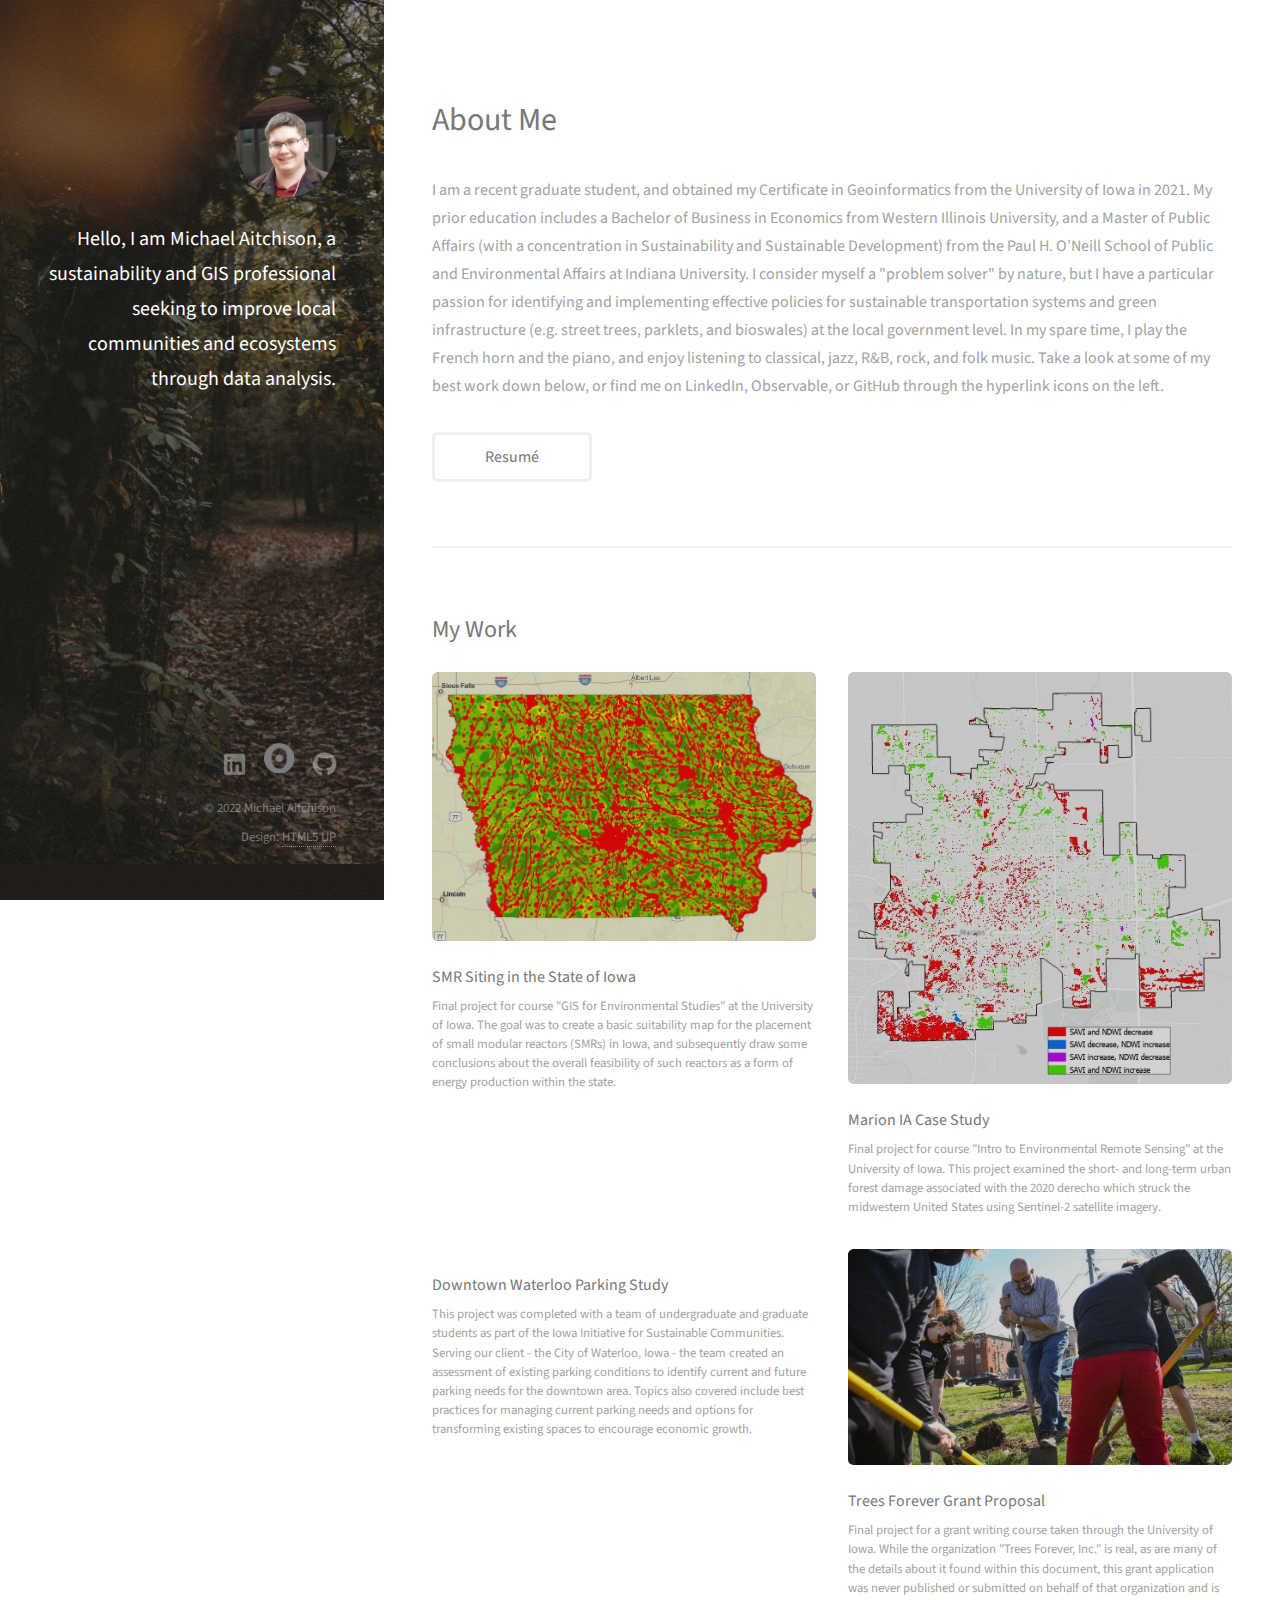
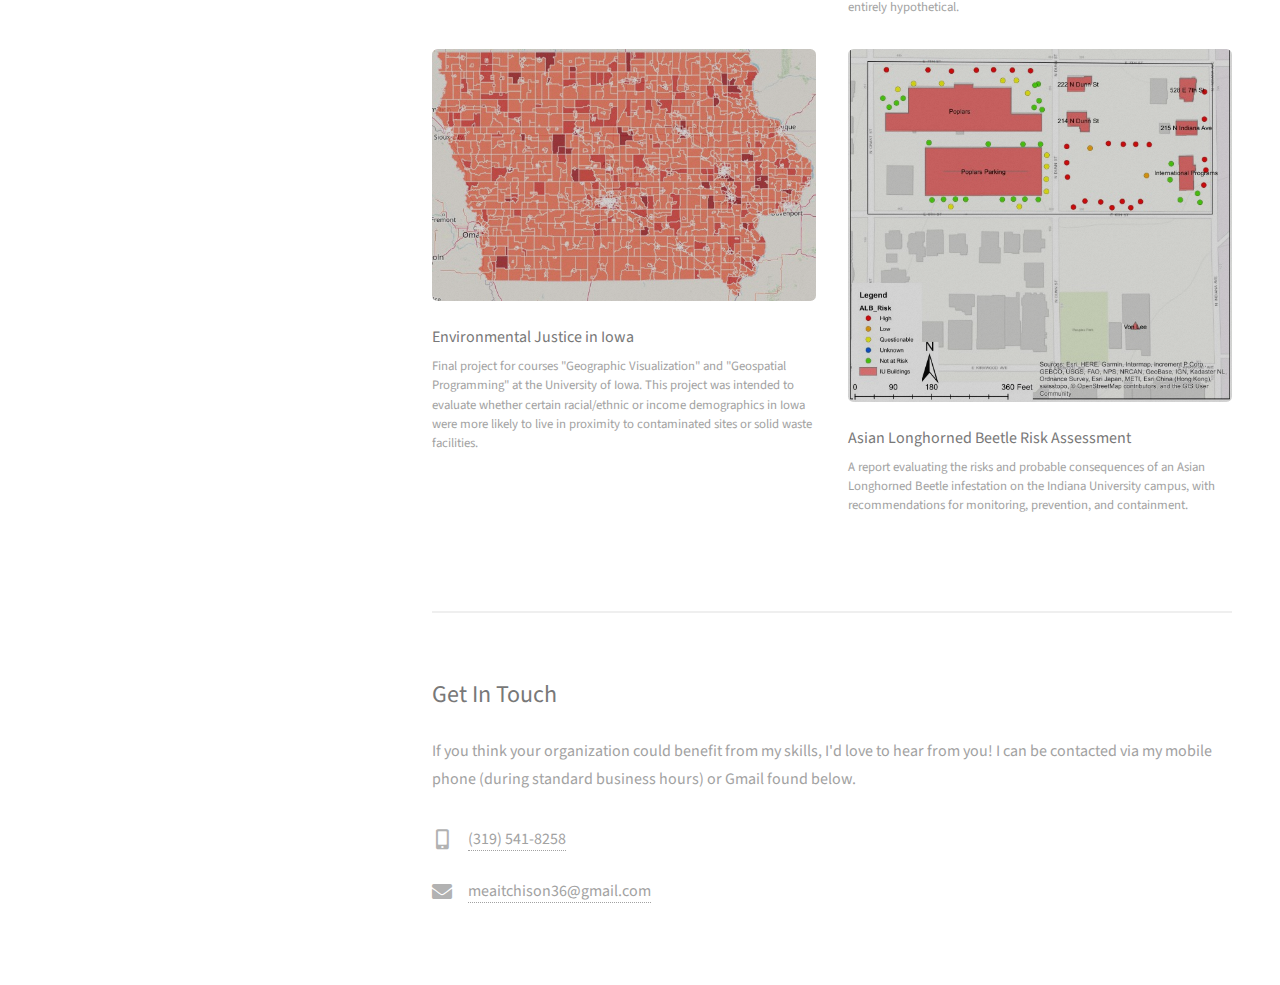
==== commit aeebf814: "ALB link" ====
--- a/index.html
+++ b/index.html
@@ -66,7 +66,7 @@
 								<p>Final project for courses "Geographic Visualization" and "Geospatial Programming" at the University of Iowa. This project was intended to evaluate whether certain racial/ethnic or income demographics in Iowa were more likely to live in proximity to contaminated sites or solid waste facilities.</p>
 							</article>
 							<article class="col-6 col-12-xsmall work-item">
-								<a href="docs/ALB Risk Evaluation Report.pdf" class="image fit thumb"><img src="images/thumbs/alb.jpg" alt="" /></a>
+								<a href="https://drive.google.com/file/d/17uA1IJKXkGQlx480PvN7dQ2pFfgtbjZZ/view?usp=sharing" class="image fit thumb"><img src="images/thumbs/alb.jpg" alt="" /></a>
 								<h3>Asian Longhorned Beetle Risk Assessment</h3>
 								<p>A report evaluating the risks and probable consequences of an Asian Longhorned Beetle infestation on the Indiana University campus, with recommendations for monitoring, prevention, and containment.</p>
 							</article>
--- a/assets/css/main.css
+++ b/assets/css/main.css
@@ -2593,7 +2593,7 @@
 		justify-content: space-between;
 		background-color: #1f1815;
 		background-attachment: scroll,								scroll;
-		background-image: url("images/overlay.png"), url("../../images/bg.jpg");
+		background-image: url("images/overlay.png"), url("../../images/maeva-vigier-unsplash.jpg");
 		background-position: top left,							top left;
 		background-repeat: repeat,								no-repeat;
 		background-size: auto,								150%;
@@ -3078,7 +3078,7 @@
 			#footer {
 				background-attachment: scroll;
 				background-color: #1f1815;
-				background-image: url("images/overlay.png"), url("../../images/bg.jpg");
+				background-image: url("images/overlay.png"), url("../../images/maeva-vigier-unsplash.jpg");
 				background-position: top left,						bottom center;
 				background-repeat: repeat,							no-repeat;
 				background-size: auto,							cover;
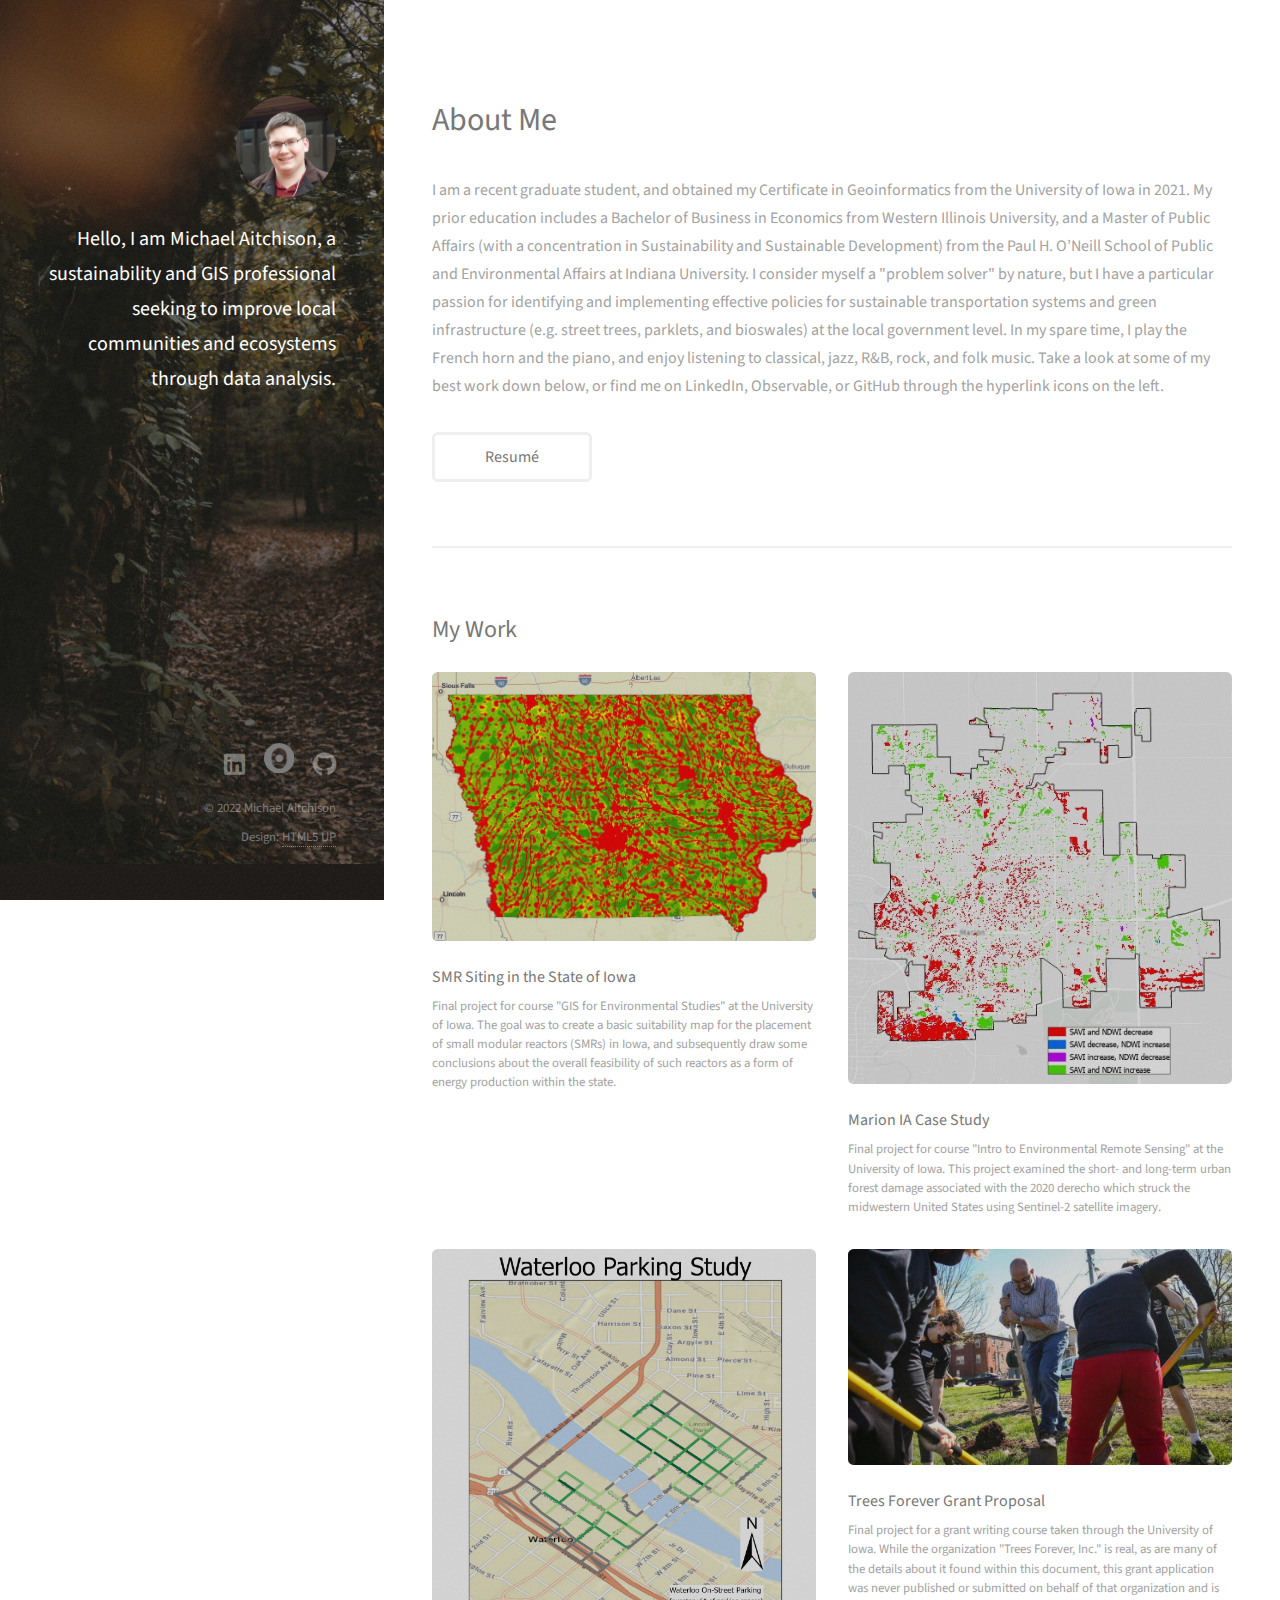
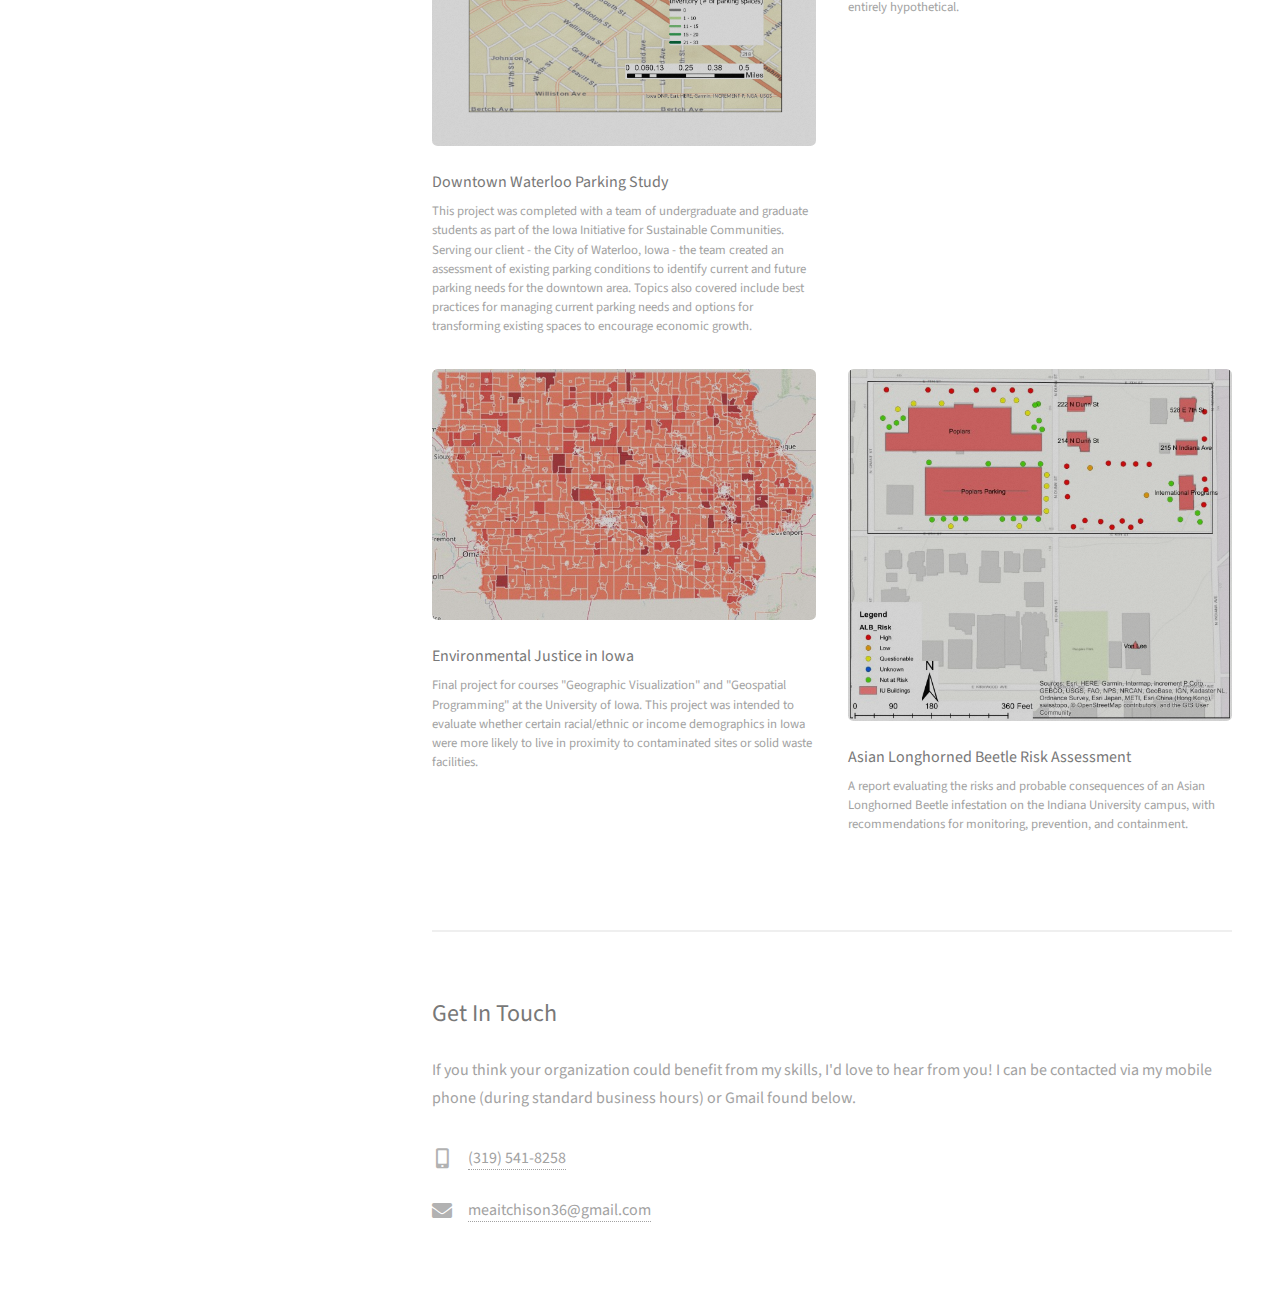
==== commit 09b5efa6: "Update index.html" ====
--- a/index.html
+++ b/index.html
@@ -51,7 +51,7 @@
 								<p>Final project for course "Intro to Environmental Remote Sensing" at the University of Iowa. This project examined the short- and long-term urban forest damage associated with the 2020 derecho which struck the midwestern United States using Sentinel-2 satellite imagery.</p>
 							</article>
 							<article class="col-6 col-12-xsmall work-item">
-								<a href="docs/Waterloo_parking_study_final.pdf" class="image fit thumb"><img src="images/thumbs/inventory.jpg" alt="" /></a>
+								<a href="docs/Waterloo_parking_study_final.pdf" class="image fit thumb"><img src="images/thumbs/Inventory.jpg" alt="" /></a>
 								<h3>Downtown Waterloo Parking Study</h3>
 								<p>This project was completed with a team of undergraduate and graduate students as part of the Iowa Initiative for Sustainable Communities. Serving our client - the City of Waterloo, Iowa - the team created an assessment of existing parking conditions to identify current and future parking needs for the downtown area. Topics also covered include best practices for managing current parking needs and options for transforming existing spaces to encourage economic growth.</p>
 							</article>
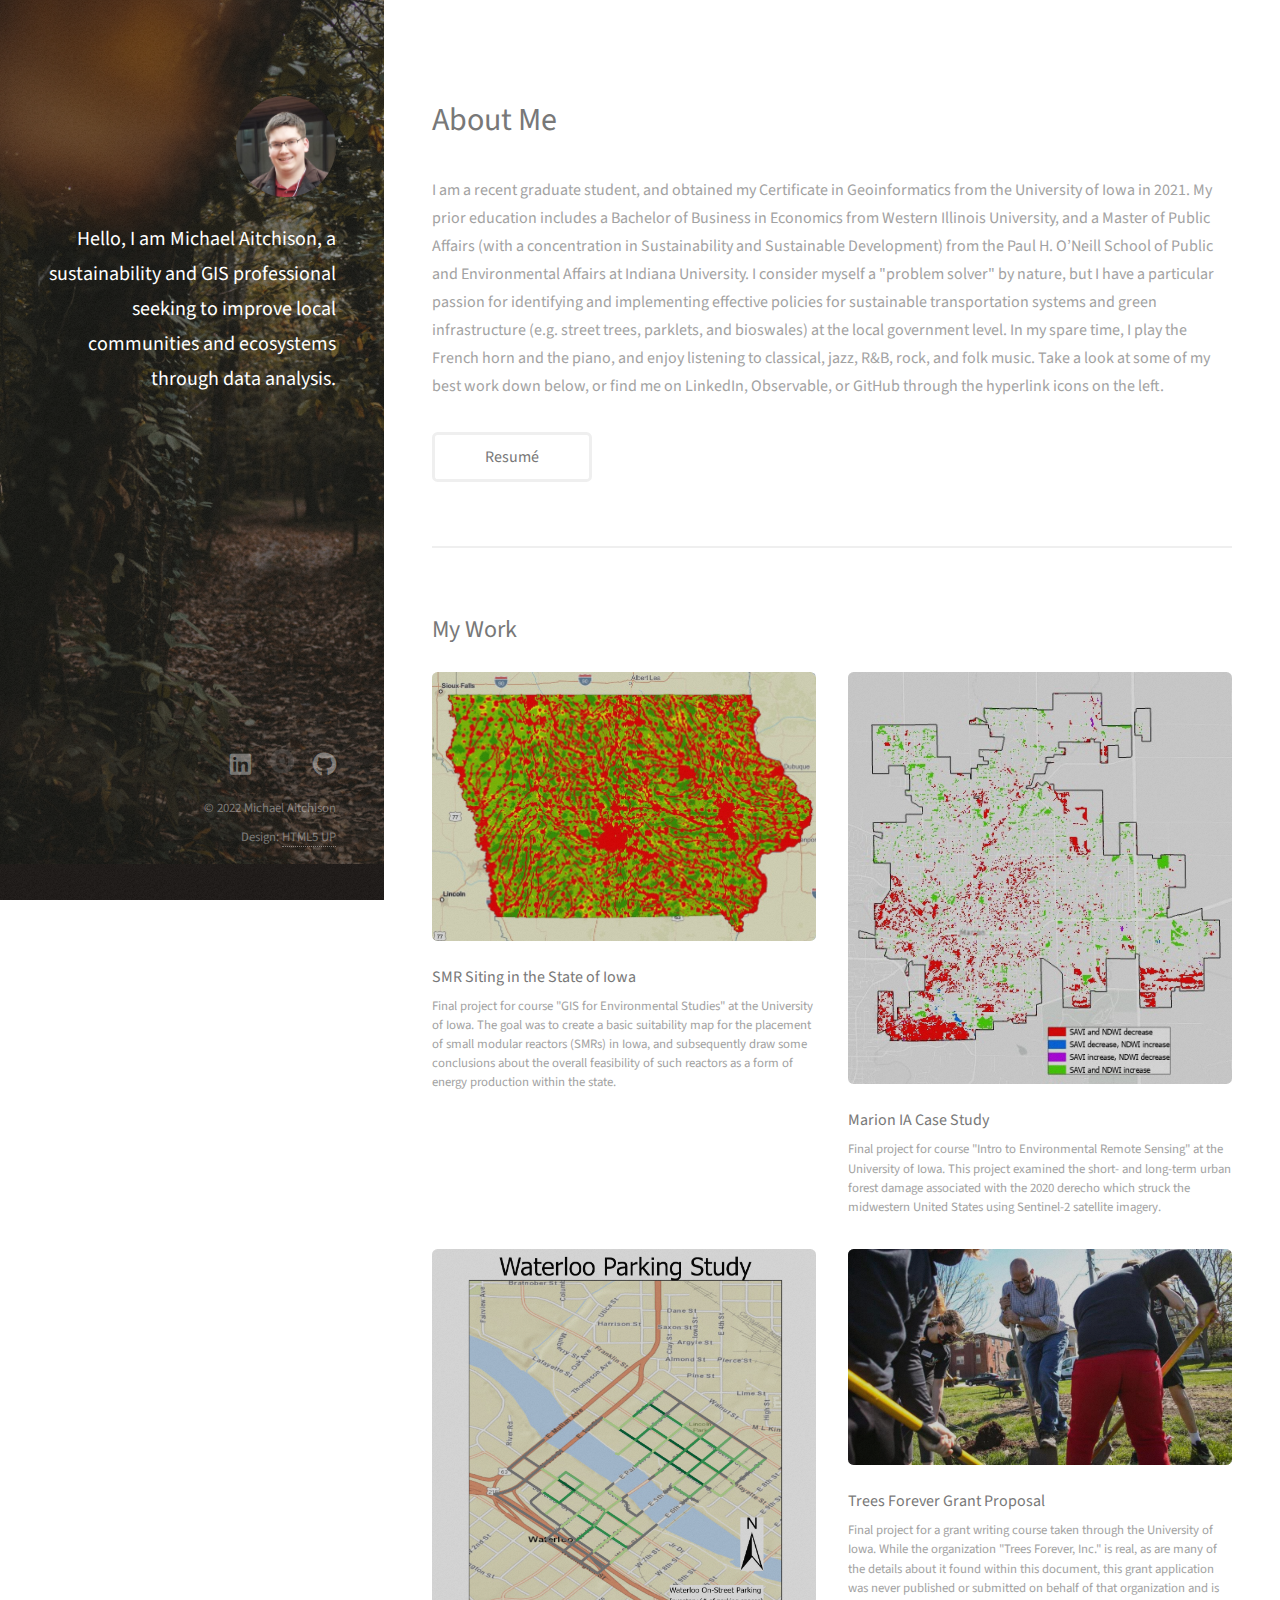
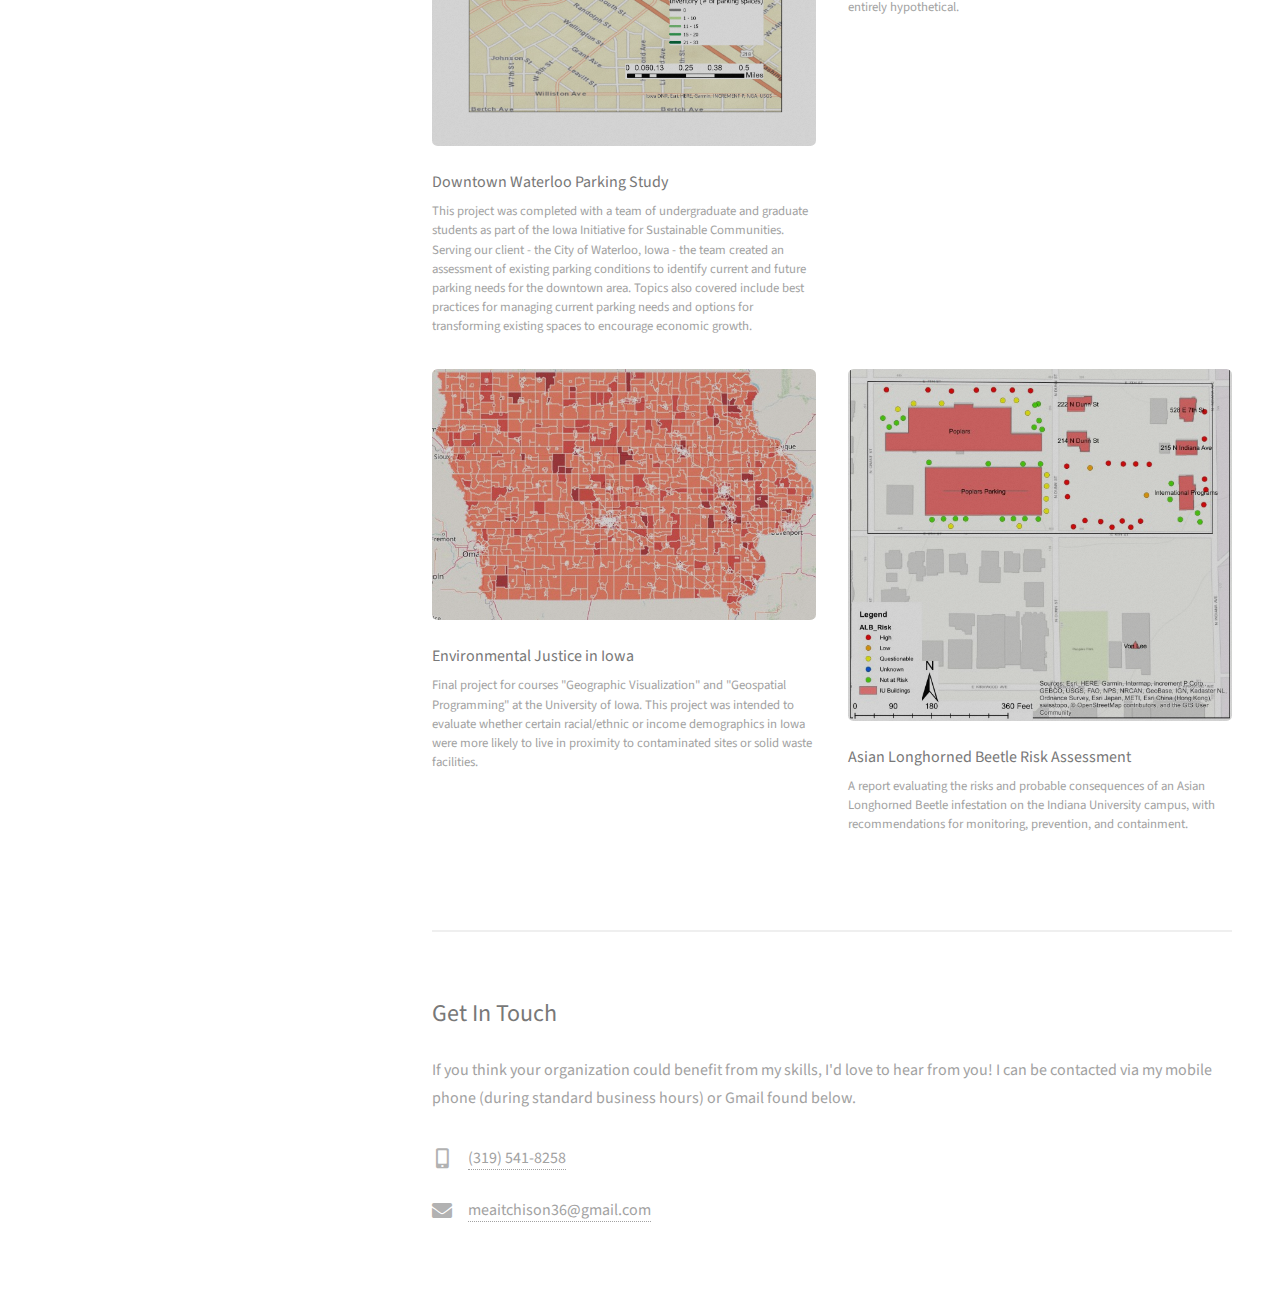
==== commit 746750ec: "Observable logo" ====
--- a/index.html
+++ b/index.html
@@ -426,7 +426,7 @@
 						<li>
 							<a href="https://observablehq.com/@maitchis" class="icon">
 								 <img alt="Qries" src="images/observable_logo2.png"
-								 width="30" height="30">
+								 width="24" height="24">
 							</a>
 						</li>
 						<li><a href="https://github.com/Maitchis" class="icon brands fa-github"><span class="label">Github</span></a></li>
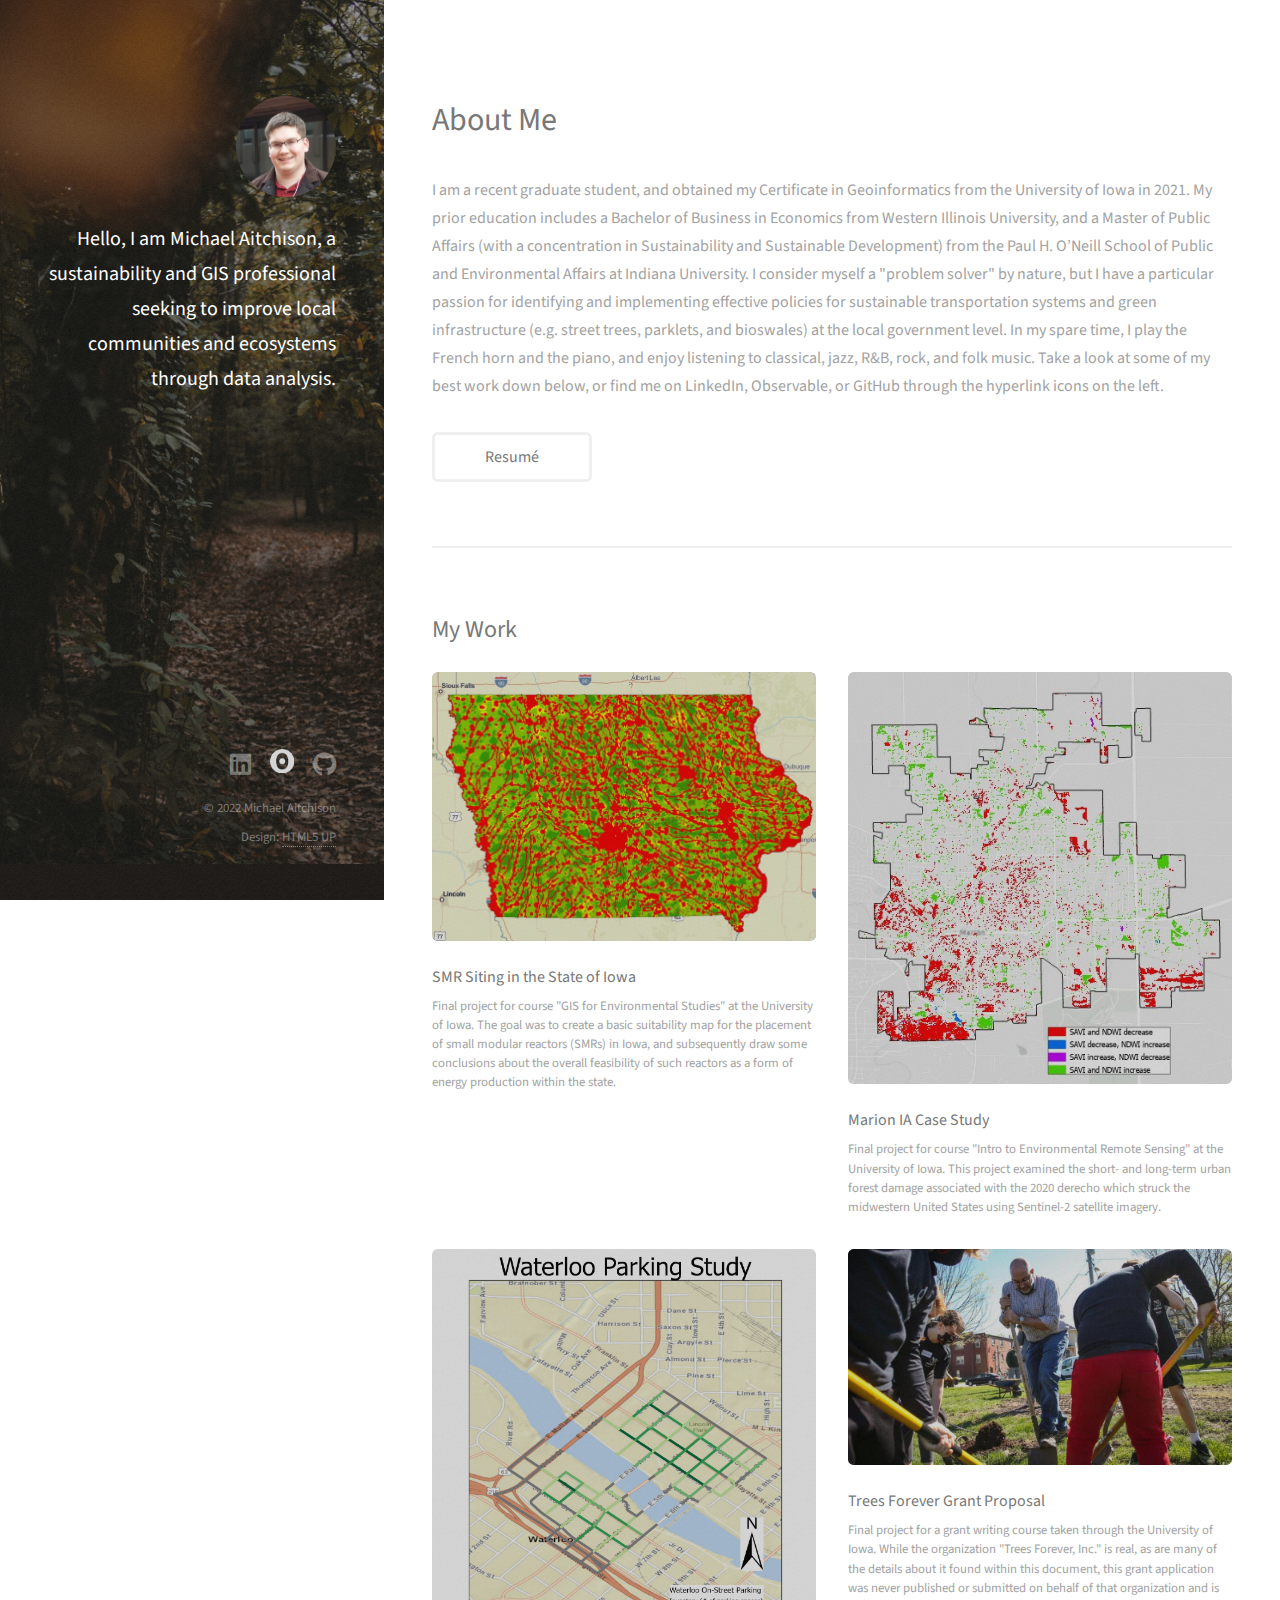
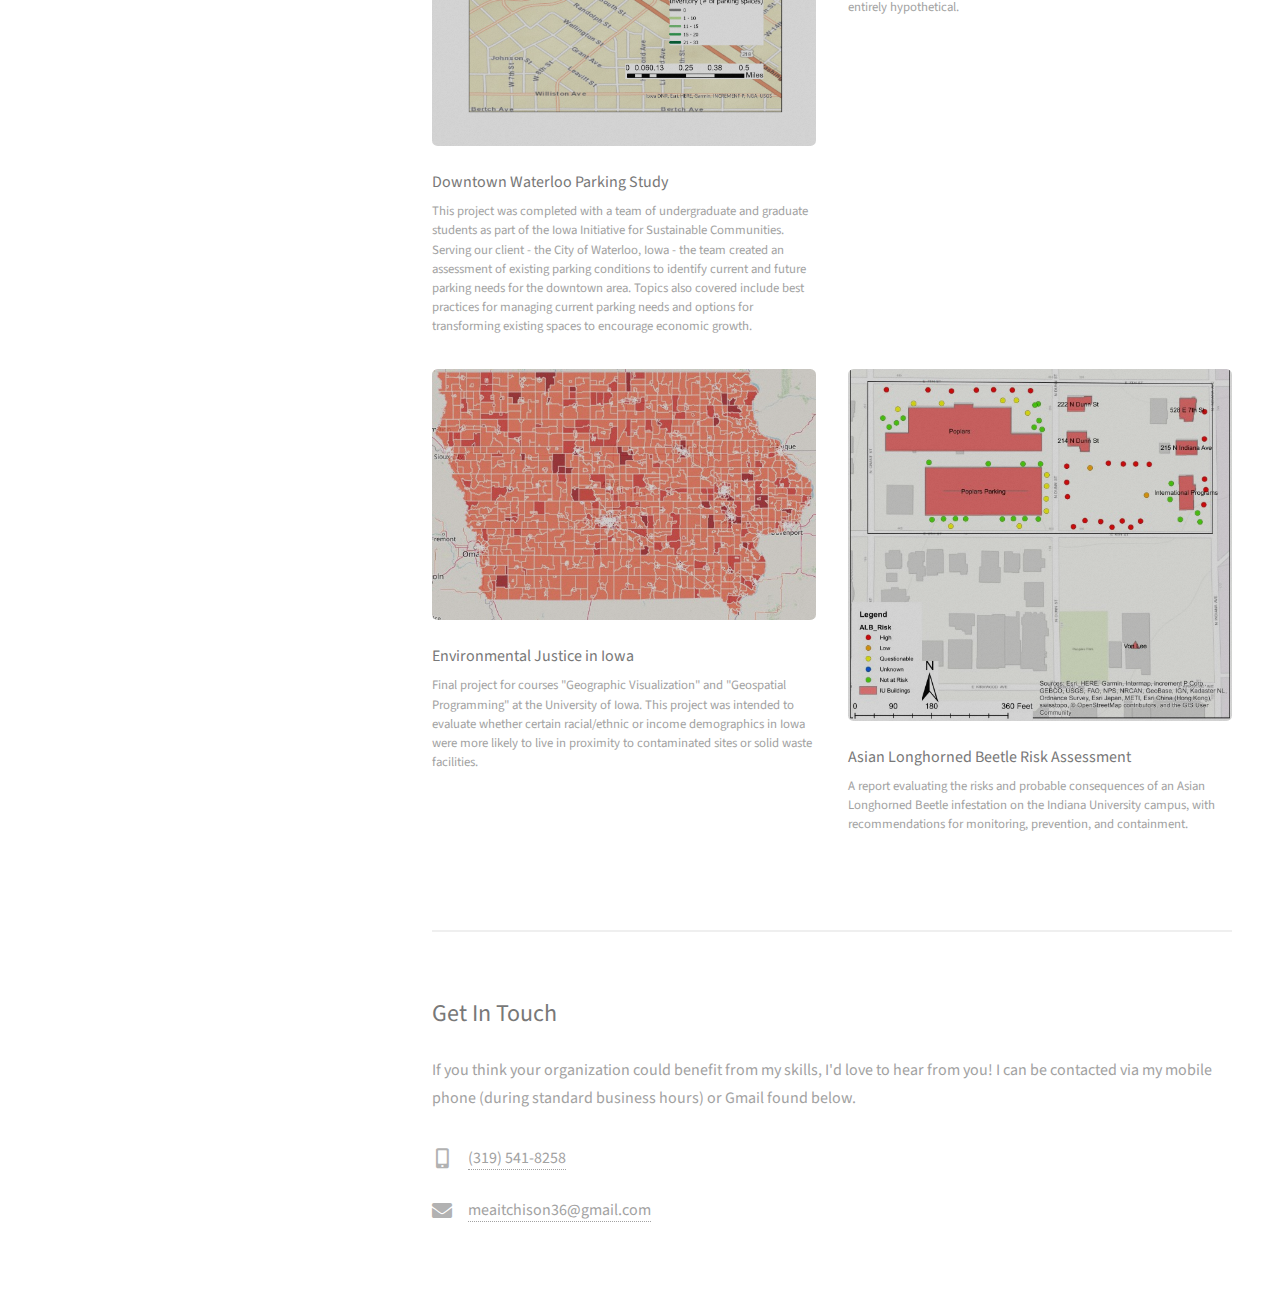
==== commit 8402b8af: "Set links to open in new tabs" ====
--- a/index.html
+++ b/index.html
@@ -32,7 +32,7 @@
 						</header>
 						<p>I am a recent graduate student, and obtained my Certificate in Geoinformatics from the University of Iowa in 2021. My prior education includes a Bachelor of Business in Economics from Western Illinois University, and a Master of Public Affairs (with a concentration in Sustainability and Sustainable Development) from the Paul H. O’Neill School of Public and Environmental Affairs at Indiana University. I consider myself a "problem solver" by nature, but I have a particular passion for identifying and implementing effective policies for sustainable transportation systems and green infrastructure (e.g. street trees, parklets, and bioswales) at the local government level. In my spare time, I play the French horn and the piano, and enjoy listening to classical, jazz, R&B, rock, and folk music. Take a look at some of my best work down below, or find me on LinkedIn, Observable, or GitHub through the hyperlink icons on the left.</p>
 						<ul class="actions">
-							<li><a href="docs/Aitchison_Resume.pdf" class="button">Resum&eacute</a></li>
+							<li><a href="docs/Aitchison_Resume.pdf" target="_blank" class="button">Resum&eacute</a></li>
 						</ul>
 					</section>
 
@@ -41,32 +41,32 @@
 						<h2>My Work</h2>
 						<div class="row">
 							<article class="col-6 col-12-xsmall work-item">
-								<a href="https://storymaps.arcgis.com/stories/8ddc3ee40afa46b5a3412470359a1138" class="image fit thumb"><img src="images/thumbs/smr.jpg" alt="" /></a>
+								<a href="https://storymaps.arcgis.com/stories/8ddc3ee40afa46b5a3412470359a1138" target="_blank" class="image fit thumb"><img src="images/thumbs/smr.jpg" alt="" /></a>
 								<h3>SMR Siting in the State of Iowa</h3>
 								<p>Final project for course "GIS for Environmental Studies" at the University of Iowa. The goal was to create a basic suitability map for the placement of small modular reactors (SMRs) in Iowa, and subsequently draw some conclusions about the overall feasibility of such reactors as a form of energy production within the state.</p>
 							</article>
 							<article class="col-6 col-12-xsmall work-item">
-								<a href="docs/Aitchison_Project_GEOG3500.pdf" class="image fit thumb"><img src="images/thumbs/short_2i_1.jpg" alt="" /></a>
+								<a href="docs/Aitchison_Project_GEOG3500.pdf" target="_blank" class="image fit thumb"><img src="images/thumbs/short_2i_1.jpg" alt="" /></a>
 								<h3>Marion IA Case Study</h3>
 								<p>Final project for course "Intro to Environmental Remote Sensing" at the University of Iowa. This project examined the short- and long-term urban forest damage associated with the 2020 derecho which struck the midwestern United States using Sentinel-2 satellite imagery.</p>
 							</article>
 							<article class="col-6 col-12-xsmall work-item">
-								<a href="docs/Waterloo_parking_study_final.pdf" class="image fit thumb"><img src="images/thumbs/Inventory.jpg" alt="" /></a>
+								<a href="docs/Waterloo_parking_study_final.pdf" target="_blank" class="image fit thumb"><img src="images/thumbs/Inventory.jpg" alt="" /></a>
 								<h3>Downtown Waterloo Parking Study</h3>
 								<p>This project was completed with a team of undergraduate and graduate students as part of the Iowa Initiative for Sustainable Communities. Serving our client - the City of Waterloo, Iowa - the team created an assessment of existing parking conditions to identify current and future parking needs for the downtown area. Topics also covered include best practices for managing current parking needs and options for transforming existing spaces to encourage economic growth.</p>
 							</article>
 							<article class="col-6 col-12-xsmall work-item">
-								<a href="docs/Aitchison_TreesForever.pdf" class="image fit thumb"><img src="images/thumbs/cr_trees.jfif" alt="" /></a>
+								<a href="docs/Aitchison_TreesForever.pdf" target="_blank" class="image fit thumb"><img src="images/thumbs/cr_trees.jfif" alt="" /></a>
 								<h3>Trees Forever Grant Proposal</h3>
 								<p>Final project for a grant writing course taken through the University of Iowa. While the organization "Trees Forever, Inc." is real, as are many of the details about it found within this document, this grant application was never published or submitted on behalf of that organization and is entirely hypothetical.</p>
 							</article>
 							<article class="col-6 col-12-xsmall work-item">
-								<a href=env_justice/env_justice.html class="image fit thumb"><img src="images/thumbs/envjust.jpg" alt="" /></a>
+								<a href=env_justice/env_justice.html target="_blank" class="image fit thumb"><img src="images/thumbs/envjust.jpg" alt="" /></a>
 								<h3>Environmental Justice in Iowa</h3>
 								<p>Final project for courses "Geographic Visualization" and "Geospatial Programming" at the University of Iowa. This project was intended to evaluate whether certain racial/ethnic or income demographics in Iowa were more likely to live in proximity to contaminated sites or solid waste facilities.</p>
 							</article>
 							<article class="col-6 col-12-xsmall work-item">
-								<a href="https://drive.google.com/file/d/17uA1IJKXkGQlx480PvN7dQ2pFfgtbjZZ/view?usp=sharing" class="image fit thumb"><img src="images/thumbs/alb.jpg" alt="" /></a>
+								<a href="https://drive.google.com/file/d/17uA1IJKXkGQlx480PvN7dQ2pFfgtbjZZ/view?usp=sharing" target="_blank" class="image fit thumb"><img src="images/thumbs/alb.jpg" alt="" /></a>
 								<h3>Asian Longhorned Beetle Risk Assessment</h3>
 								<p>A report evaluating the risks and probable consequences of an Asian Longhorned Beetle infestation on the Indiana University campus, with recommendations for monitoring, prevention, and containment.</p>
 							</article>
@@ -422,18 +422,18 @@
 			<footer id="footer">
 				<div class="inner">
 					<ul class="icons">
-						<li><a href="https://www.linkedin.com/in/michaelaitchison36/" class="icon brands fa-linkedin"><span class="label">LinkedIn</span></a></li>
+						<li><a href="https://www.linkedin.com/in/michaelaitchison36/" target="_blank" class="icon brands fa-linkedin"><span class="label">LinkedIn</span></a></li>
 						<li>
-							<a href="https://observablehq.com/@maitchis" class="icon">
+							<a href="https://observablehq.com/@maitchis" target="_blank" class="icon">
 								 <img alt="Qries" src="images/observable_logo2.png"
 								 width="24" height="24">
 							</a>
 						</li>
-						<li><a href="https://github.com/Maitchis" class="icon brands fa-github"><span class="label">Github</span></a></li>
+						<li><a href="https://github.com/Maitchis" target="_blank" class="icon brands fa-github"><span class="label">Github</span></a></li>
 						<!-- <li><a href="mailto:meaitchison36@gmail.com" class="icon solid fa-envelope"><span class="label">Email</span></a></li> -->
 					</ul>
 					<ul class="copyright">
-						<li>&copy; 2022 Michael Aitchison</li><li>Design: <a href="http://html5up.net">HTML5 UP</a></li>
+						<li>&copy; 2022 Michael Aitchison</li><li>Design: <a href="http://html5up.net" target="_blank">HTML5 UP</a></li>
 					</ul>
 				</div>
 			</footer>
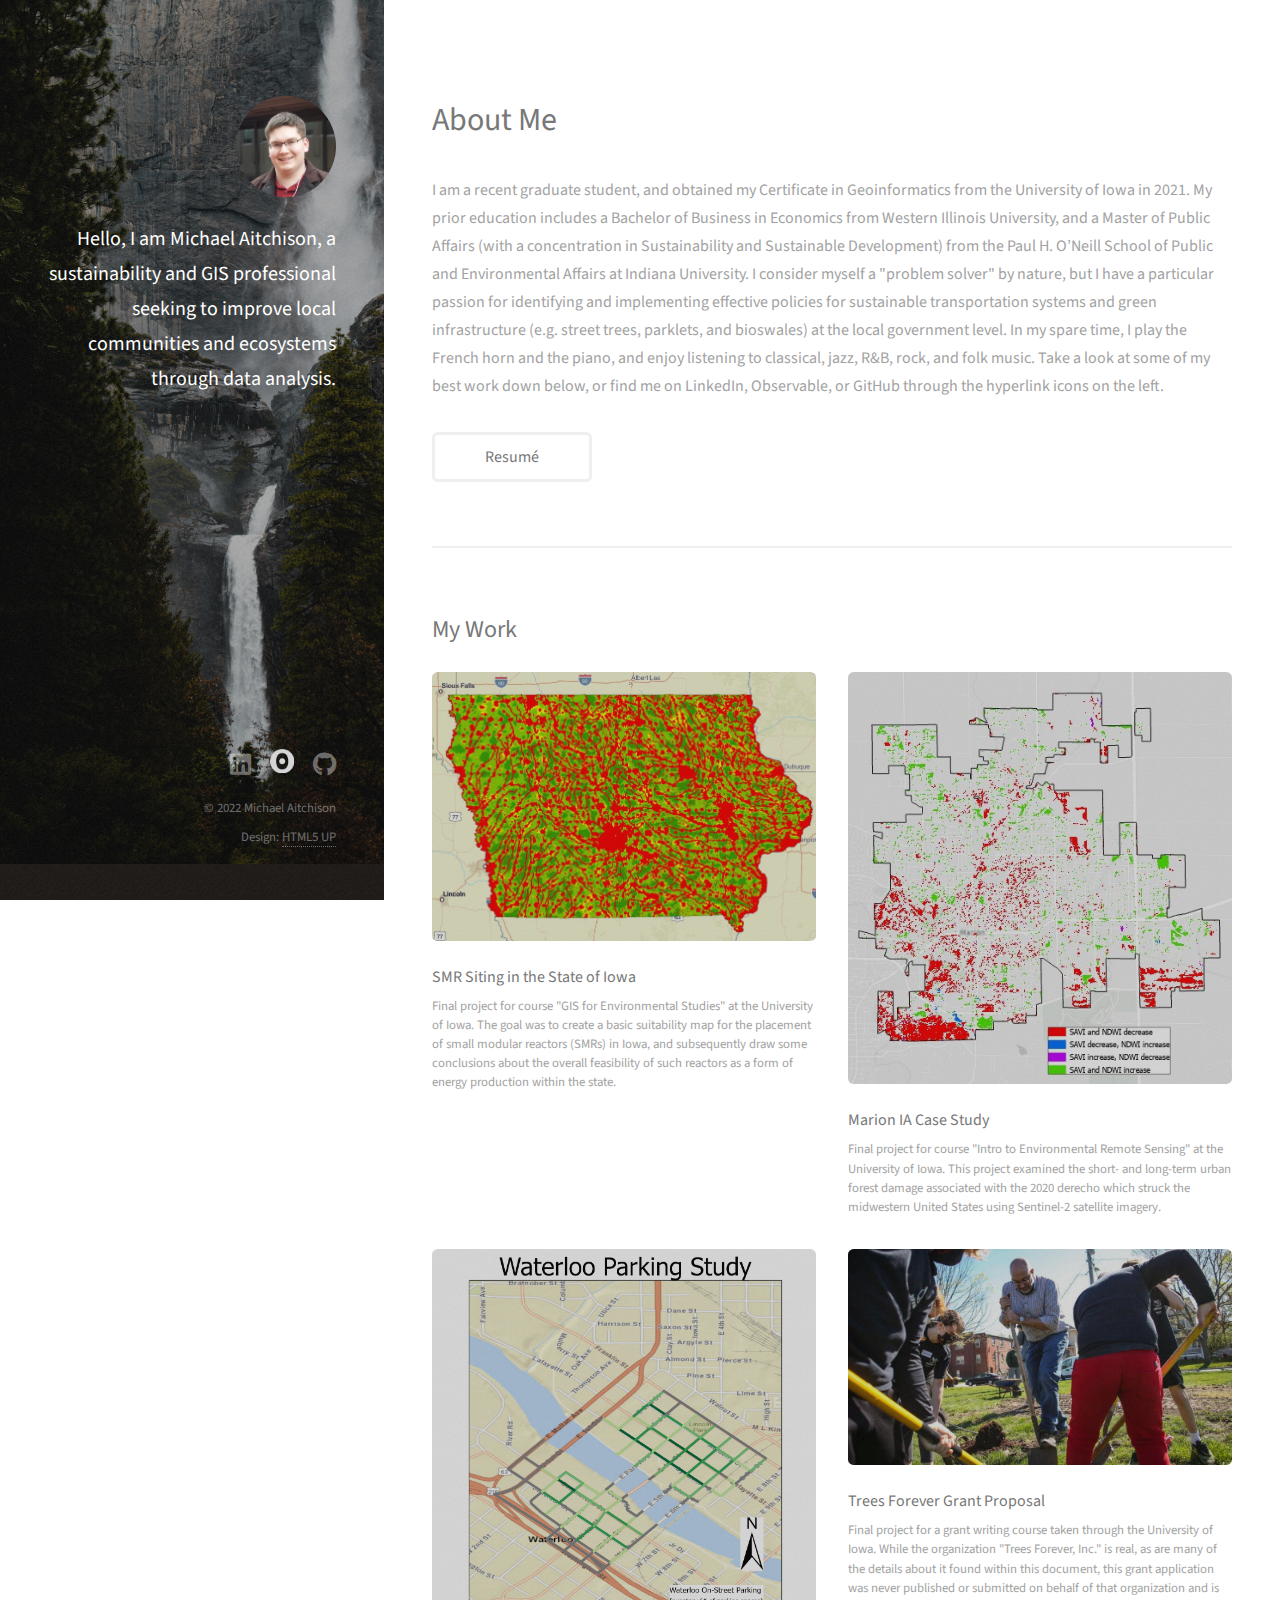
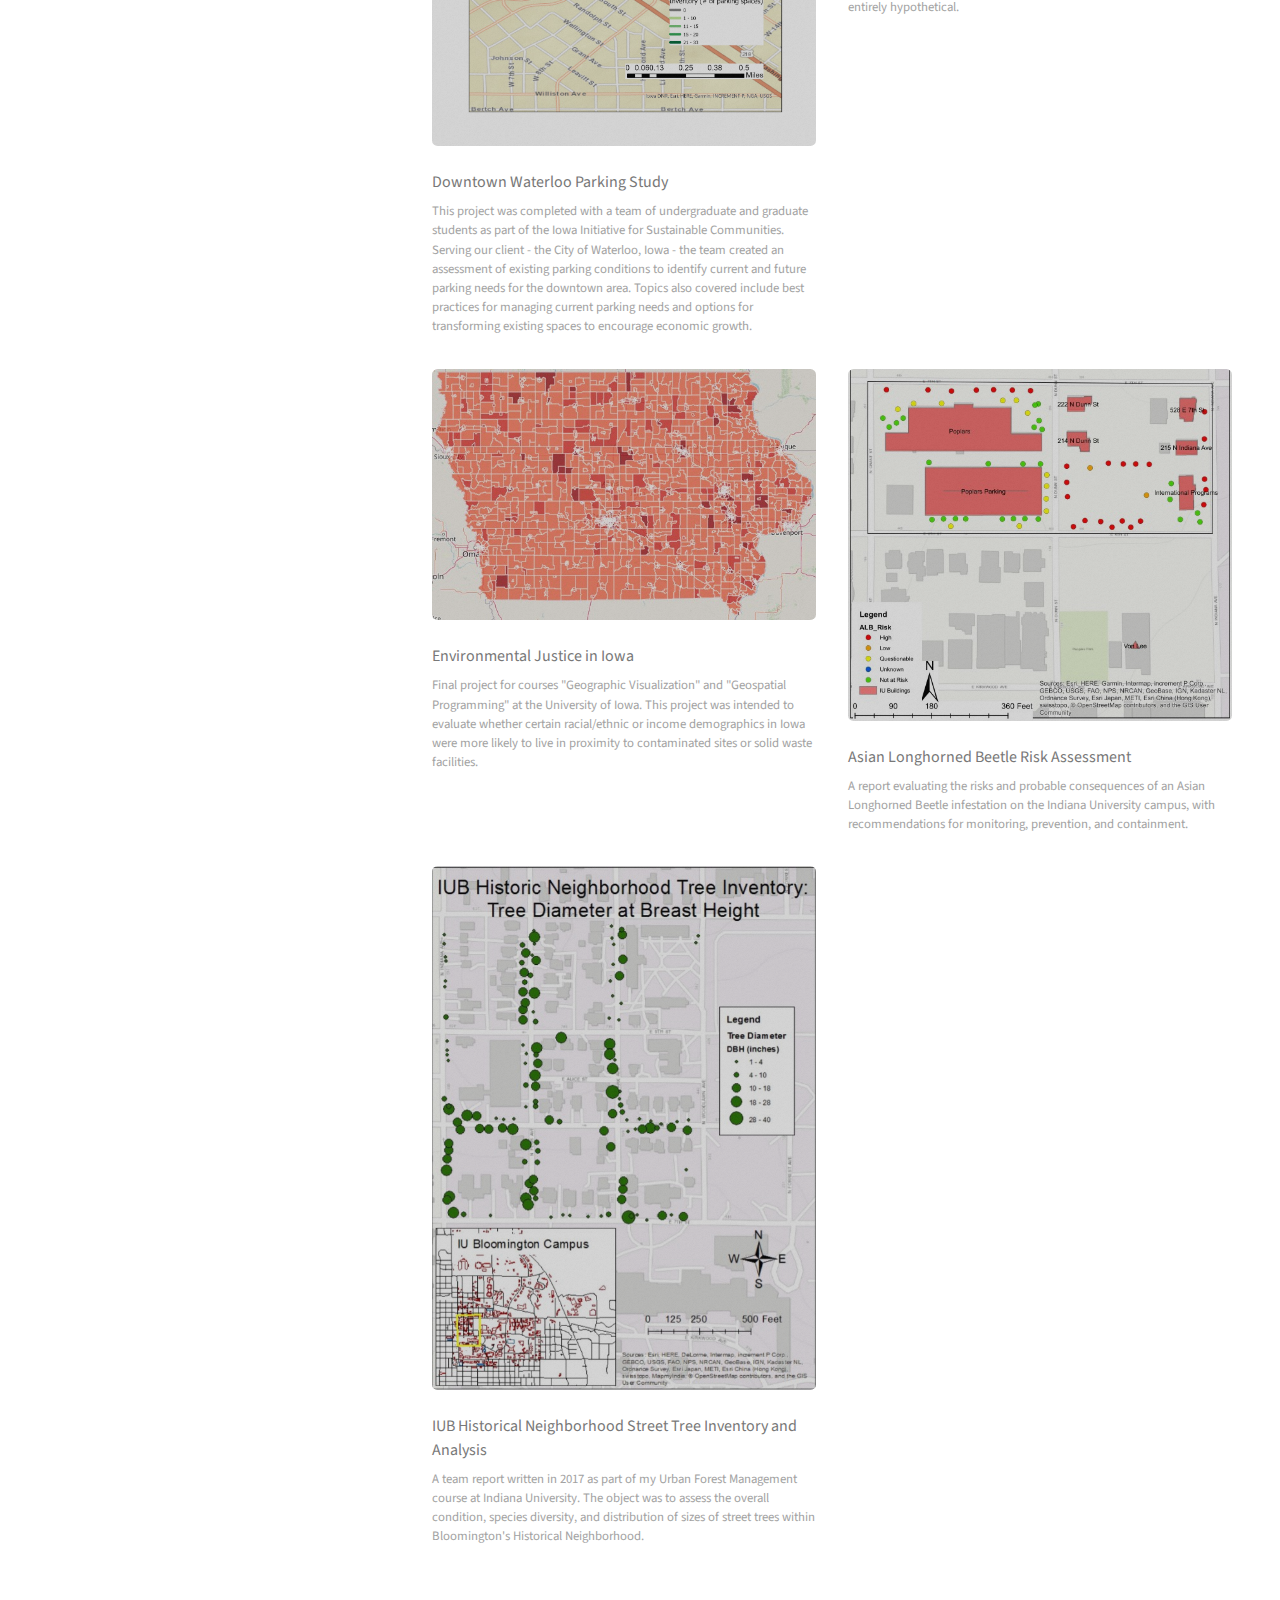
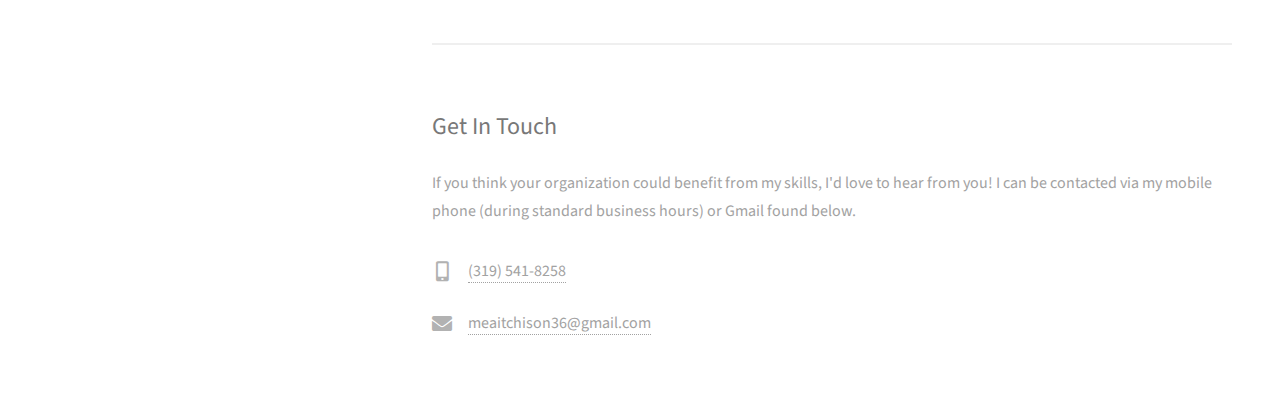
==== commit 5880948a: "Add Historic Neighborhood Report" ====
--- a/index.html
+++ b/index.html
@@ -69,6 +69,11 @@
 								<a href="https://drive.google.com/file/d/17uA1IJKXkGQlx480PvN7dQ2pFfgtbjZZ/view?usp=sharing" target="_blank" class="image fit thumb"><img src="images/thumbs/alb.jpg" alt="" /></a>
 								<h3>Asian Longhorned Beetle Risk Assessment</h3>
 								<p>A report evaluating the risks and probable consequences of an Asian Longhorned Beetle infestation on the Indiana University campus, with recommendations for monitoring, prevention, and containment.</p>
+							</article>
+							<article class="col-6 col-12-xsmall work-item">
+								<a href="https://urbanforestry.indiana.edu/outreach/IU_Historic_NH_case_study_poster.pdf" target="_blank" class="image fit thumb"><img src="images/thumbs/historic.jpg" alt="" /></a>
+								<h3>IUB Historical Neighborhood Street Tree Inventory and Analysis</h3>
+								<p>A team report written in 2017 as part of my Urban Forest Management course at Indiana University. The object was to assess the overall condition, species diversity, and distribution of sizes of street trees within Bloomington's Historical Neighborhood.</p>
 							</article>
 						</div>
 						<!--
--- a/assets/css/main.css
+++ b/assets/css/main.css
@@ -2593,7 +2593,7 @@
 		justify-content: space-between;
 		background-color: #1f1815;
 		background-attachment: scroll,								scroll;
-		background-image: url("images/overlay.png"), url("../../images/maeva-vigier-unsplash.jpg");
+		background-image: url("images/overlay.png"), url("../../images/reed-geiger-unsplash.jpg");
 		background-position: top left,							top left;
 		background-repeat: repeat,								no-repeat;
 		background-size: auto,								150%;
@@ -3078,7 +3078,7 @@
 			#footer {
 				background-attachment: scroll;
 				background-color: #1f1815;
-				background-image: url("images/overlay.png"), url("../../images/maeva-vigier-unsplash.jpg");
+				background-image: url("images/overlay.png"), url("../../images/reed-geiger-unsplash.jpg");
 				background-position: top left,						bottom center;
 				background-repeat: repeat,							no-repeat;
 				background-size: auto,							cover;
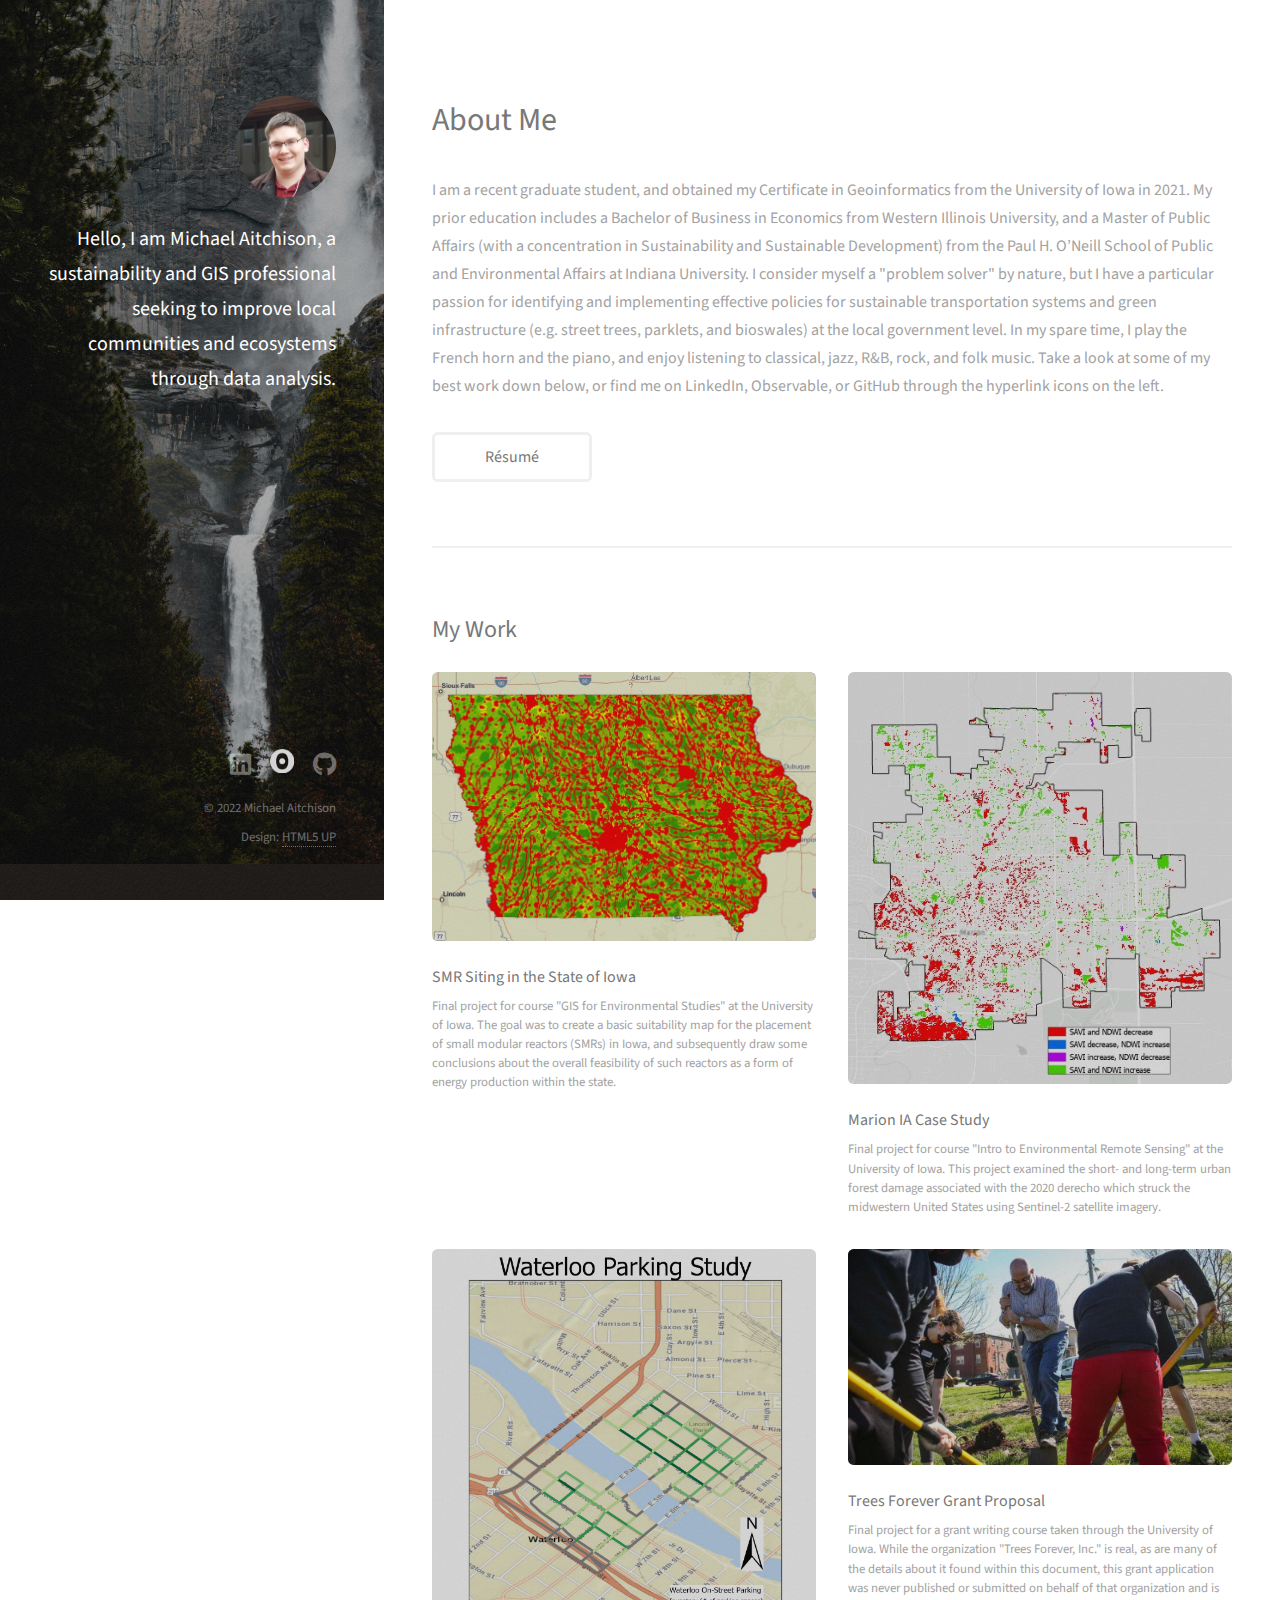
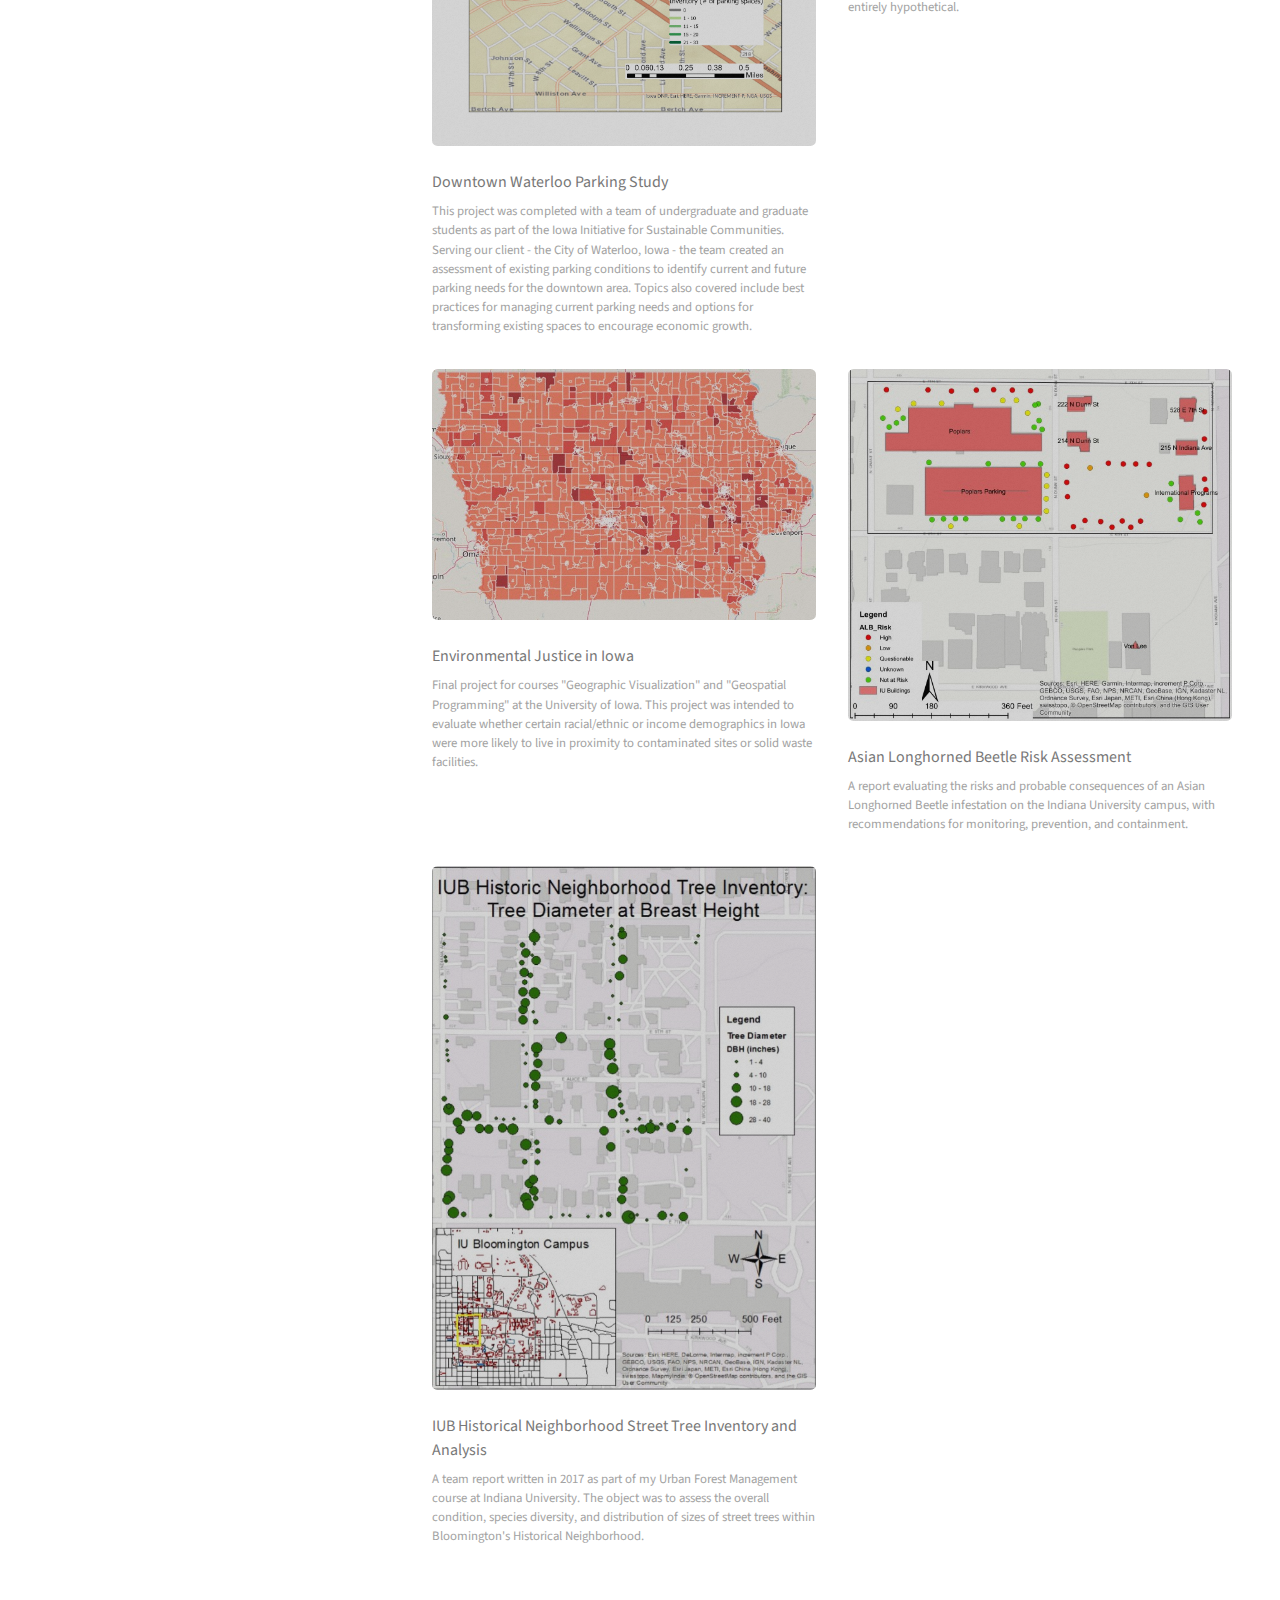
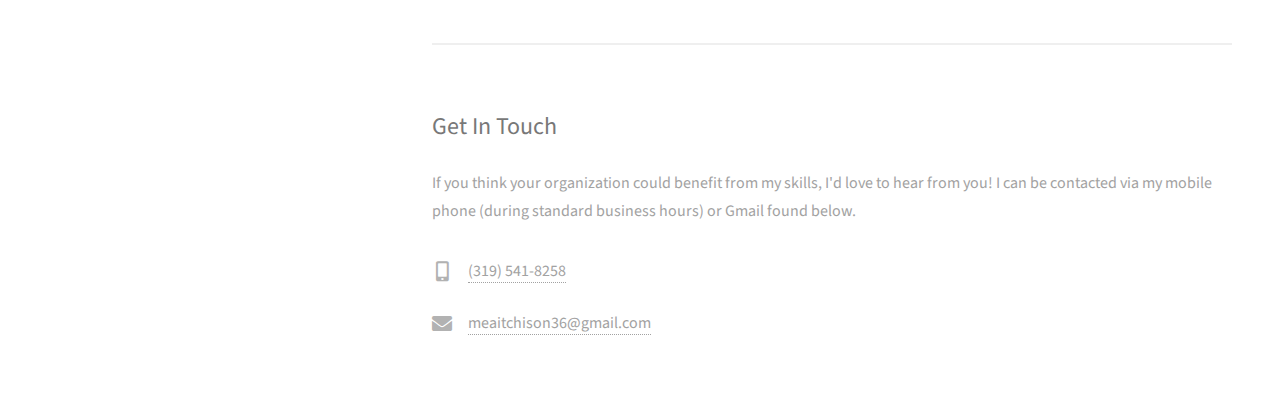
==== commit cd5b914e: "Update index.html" ====
--- a/index.html
+++ b/index.html
@@ -32,7 +32,7 @@
 						</header>
 						<p>I am a recent graduate student, and obtained my Certificate in Geoinformatics from the University of Iowa in 2021. My prior education includes a Bachelor of Business in Economics from Western Illinois University, and a Master of Public Affairs (with a concentration in Sustainability and Sustainable Development) from the Paul H. O’Neill School of Public and Environmental Affairs at Indiana University. I consider myself a "problem solver" by nature, but I have a particular passion for identifying and implementing effective policies for sustainable transportation systems and green infrastructure (e.g. street trees, parklets, and bioswales) at the local government level. In my spare time, I play the French horn and the piano, and enjoy listening to classical, jazz, R&B, rock, and folk music. Take a look at some of my best work down below, or find me on LinkedIn, Observable, or GitHub through the hyperlink icons on the left.</p>
 						<ul class="actions">
-							<li><a href="docs/Aitchison_Resume.pdf" target="_blank" class="button">Resum&eacute</a></li>
+							<li><a href="docs/Aitchison_Resume.pdf" target="_blank" class="button">R&eacute;sum&eacute</a></li>
 						</ul>
 					</section>
 
